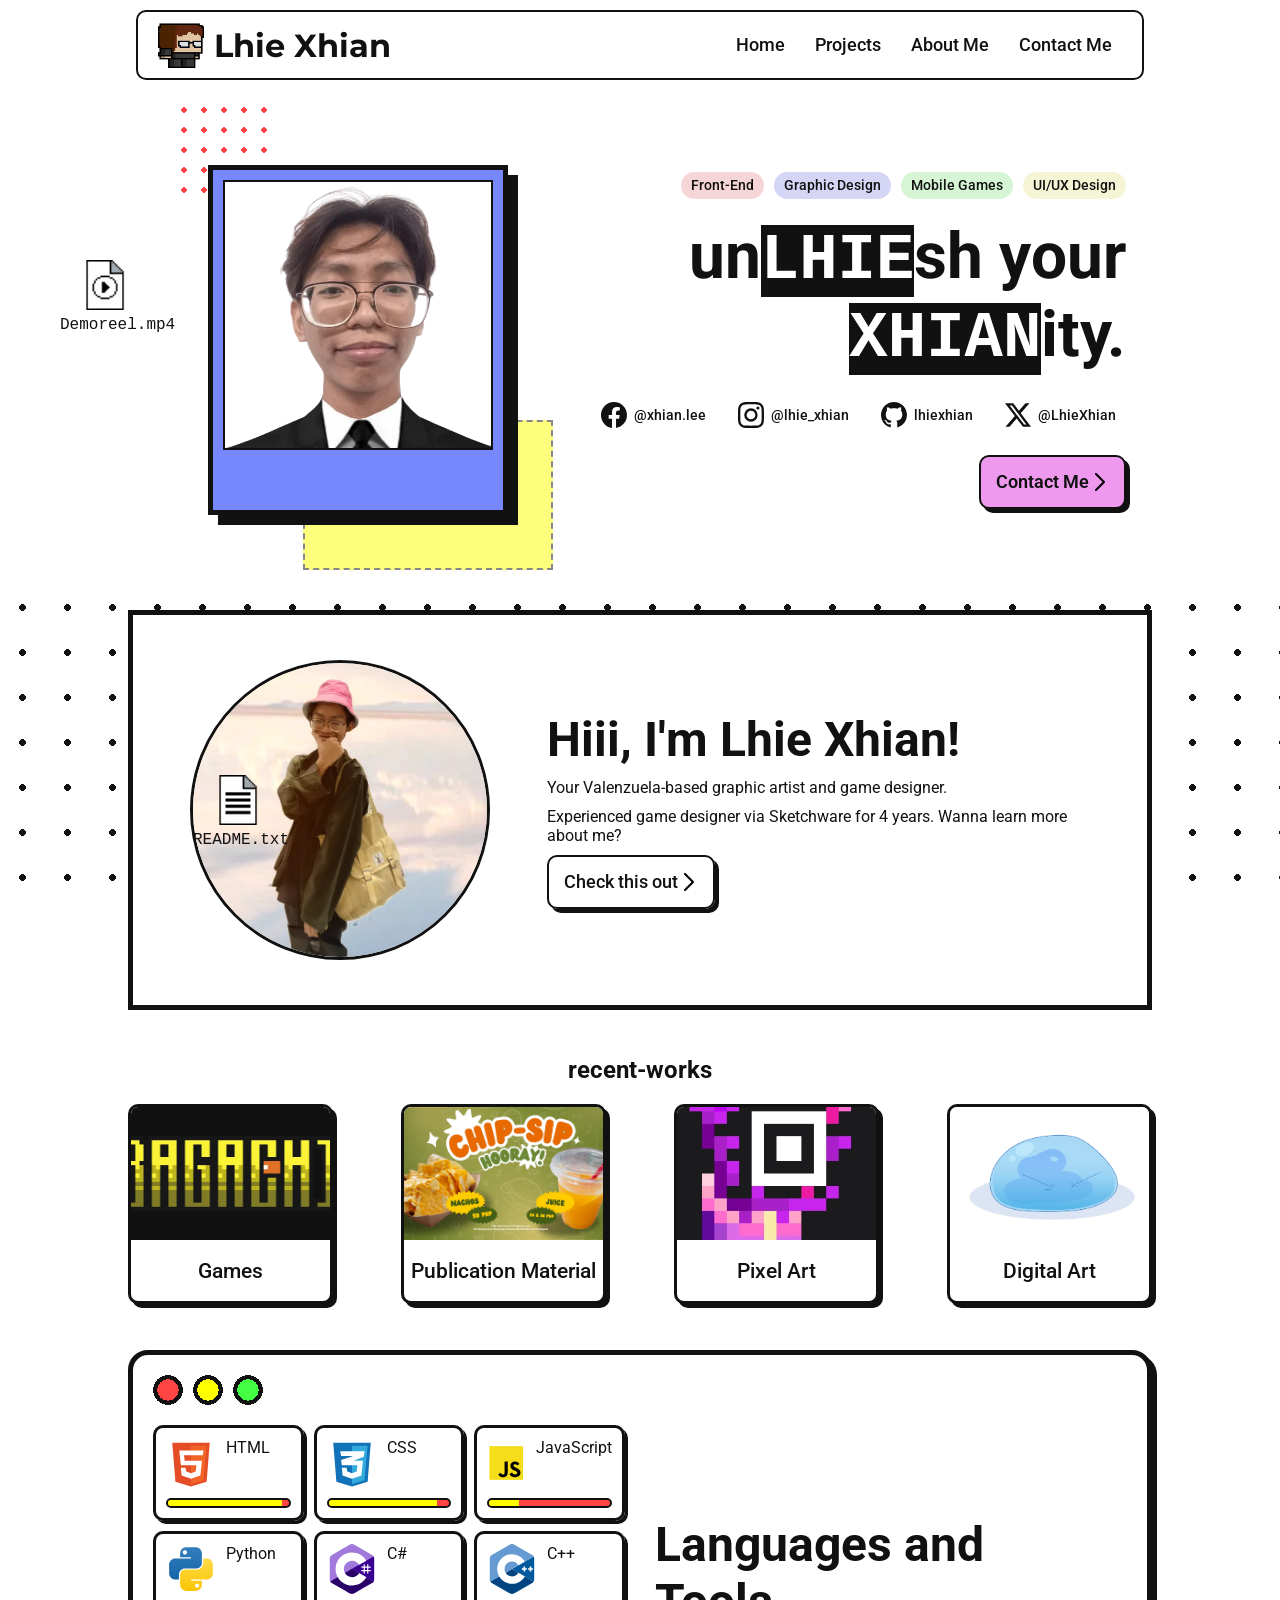
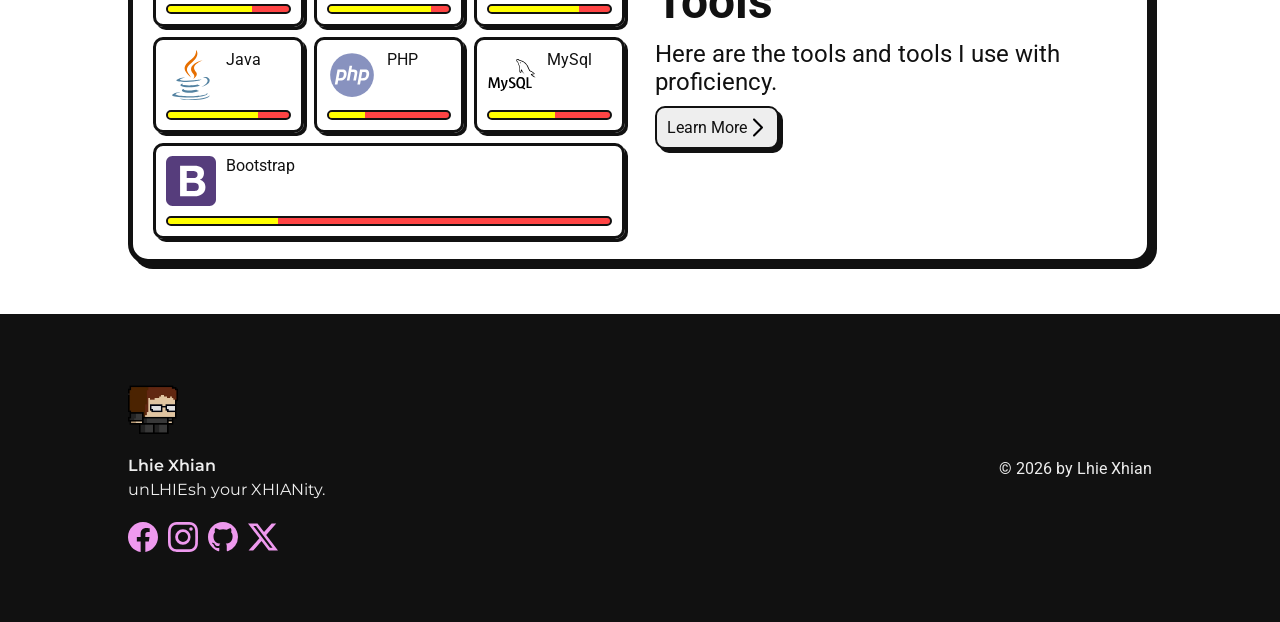
==== index.html @ 4db32263 "Add works.html for project showcase with structured sections and modal functionality" ====
<!DOCTYPE html>
<html lang="en">
<head>
    <meta charset="UTF-8">
    <meta name="viewport" content="width=device-width, initial-scale=1.0">
    <link rel="stylesheet" href="style.css">
    <script src="js/script.js"></script>
    <link rel="icon" href="images/img3.webp" type="image/webp"><link rel="preconnect" href="https://fonts.googleapis.com">
    <link rel="preconnect" href="https://fonts.gstatic.com" crossorigin>
    <link href="https://fonts.googleapis.com/css2?family=Montserrat:ital,wght@0,100..900;1,100..900&family=Roboto:ital,wght@0,100..900;1,100..900&display=swap" rel="stylesheet">
    <title>Lhie Xhian | Home</title>
</head>
<body>
    <header>
        <div class="nav">
            <div class="logo-box">
                <img src="images/img3.webp" alt="logo" class="logo">
                <h1 class="logo-text">Lhie Xhian</h1>
            </div>
            <div class="menu-box">    
                <input type="checkbox" id="menu-toggle">
                
                <label for="menu-toggle" class="menu-icon">
                    <div class="icon-lines"></div>
                    <div class="icon-lines"></div>
                    <div class="icon-lines"></div>
                </label>

                <div class="menu">
                    <div class="menubtn btn"><a href="index.html">Home</a></div>
                    <div class="menubtn btn"><a href="works.html">Projects</a></div>
                    <div class="menubtn btn"><a href="about.html">About Me</a></div>
                    <div class="menubtn btn"><a href="contact.html">Contact Me</a></div>
                </div>
            </div>
        </div>
    </header>
    <main class="home">
        <section class="hero-banner">
            <div class="hero">
                <div class="effects"></div>
                <div class="polaroid">
                    <div class="imgbox">
                        <img src="images/img2.webp" alt="Hero Image">
                    </div>
                </div>
            </div>
            <div class="cta">
                <div class="role-bar">
                    <div class="tabs" id="red"><span>Front-End</span></div>
                    <div class="tabs" id="blue"><span>Graphic Design</span></div>
                    <div class="tabs" id="green"><span>Mobile Games</span></div>
                    <div class="tabs" id="yellow"><span>UI/UX Design</span></div>
                </div>
                <h1 class="cta-text">
                    un<span>LHIE</span>sh your <span>XHIAN</span>ity.
                </h1>
                <div class="icon-box">
                    <div class="icon">
                        <a href="https://www.facebook.com/xhian.lhie" target="_blank" rel="noopener noreferrer">
                            <svg xmlns="http://www.w3.org/2000/svg" fill="currentColor" class="bi bi-facebook" viewBox="0 0 16 16">
                                <path d="M16 8.049c0-4.446-3.582-8.05-8-8.05C3.58 0-.002 3.603-.002 8.05c0 4.017 2.926 7.347 6.75 7.951v-5.625h-2.03V8.05H6.75V6.275c0-2.017 1.195-3.131 3.022-3.131.876 0 1.791.157 1.791.157v1.98h-1.009c-.993 0-1.303.621-1.303 1.258v1.51h2.218l-.354 2.326H9.25V16c3.824-.604 6.75-3.934 6.75-7.951"/>
                            </svg>
                            <span>@xhian.lee</span>
                        </a>
                    </div>
                    <div class="icon">
                        <a href="https://www.instagram.com/lhie_xhian" target="_blank" rel="noopener noreferrer">
                            <svg xmlns="http://www.w3.org/2000/svg" fill="currentColor" class="bi bi-instagram" viewBox="0 0 16 16">
                                <path d="M8 0C5.829 0 5.556.01 4.703.048 3.85.088 3.269.222 2.76.42a3.9 3.9 0 0 0-1.417.923A3.9 3.9 0 0 0 .42 2.76C.222 3.268.087 3.85.048 4.7.01 5.555 0 5.827 0 8.001c0 2.172.01 2.444.048 3.297.04.852.174 1.433.372 1.942.205.526.478.972.923 1.417.444.445.89.719 1.416.923.51.198 1.09.333 1.942.372C5.555 15.99 5.827 16 8 16s2.444-.01 3.298-.048c.851-.04 1.434-.174 1.943-.372a3.9 3.9 0 0 0 1.416-.923c.445-.445.718-.891.923-1.417.197-.509.332-1.09.372-1.942C15.99 10.445 16 10.173 16 8s-.01-2.445-.048-3.299c-.04-.851-.175-1.433-.372-1.941a3.9 3.9 0 0 0-.923-1.417A3.9 3.9 0 0 0 13.24.42c-.51-.198-1.092-.333-1.943-.372C10.443.01 10.172 0 7.998 0zm-.717 1.442h.718c2.136 0 2.389.007 3.232.046.78.035 1.204.166 1.486.275.373.145.64.319.92.599s.453.546.598.92c.11.281.24.705.275 1.485.039.843.047 1.096.047 3.231s-.008 2.389-.047 3.232c-.035.78-.166 1.203-.275 1.485a2.5 2.5 0 0 1-.599.919c-.28.28-.546.453-.92.598-.28.11-.704.24-1.485.276-.843.038-1.096.047-3.232.047s-2.39-.009-3.233-.047c-.78-.036-1.203-.166-1.485-.276a2.5 2.5 0 0 1-.92-.598 2.5 2.5 0 0 1-.6-.92c-.109-.281-.24-.705-.275-1.485-.038-.843-.046-1.096-.046-3.233s.008-2.388.046-3.231c.036-.78.166-1.204.276-1.486.145-.373.319-.64.599-.92s.546-.453.92-.598c.282-.11.705-.24 1.485-.276.738-.034 1.024-.044 2.515-.045zm4.988 1.328a.96.96 0 1 0 0 1.92.96.96 0 0 0 0-1.92m-4.27 1.122a4.109 4.109 0 1 0 0 8.217 4.109 4.109 0 0 0 0-8.217m0 1.441a2.667 2.667 0 1 1 0 5.334 2.667 2.667 0 0 1 0-5.334"/>
                            </svg>
                            <span>@lhie_xhian</span>
                        </a>
                    </div>
                    <div class="icon">
                        <a href="https://github.com/lhiexhian" target="_blank" rel="noopener noreferrer">
                            <svg xmlns="http://www.w3.org/2000/svg" fill="currentColor" class="bi bi-github" viewBox="0 0 16 16">
                                <path d="M8 0C3.58 0 0 3.58 0 8c0 3.54 2.29 6.53 5.47 7.59.4.07.55-.17.55-.38 0-.19-.01-.82-.01-1.49-2.01.37-2.53-.49-2.69-.94-.09-.23-.48-.94-.82-1.13-.28-.15-.68-.52-.01-.53.63-.01 1.08.58 1.23.82.72 1.21 1.87.87 2.33.66.07-.52.28-.87.51-1.07-1.78-.2-3.64-.89-3.64-3.95 0-.87.31-1.59.82-2.15-.08-.2-.36-1.02.08-2.12 0 0 .67-.21 2.2.82.64-.18 1.32-.27 2-.27s1.36.09 2 .27c1.53-1.04 2.2-.82 2.2-.82.44 1.1.16 1.92.08 2.12.51.56.82 1.27.82 2.15 0 3.07-1.87 3.75-3.65 3.95.29.25.54.73.54 1.48 0 1.07-.01 1.93-.01 2.2 0 .21.15.46.55.38A8.01 8.01 0 0 0 16 8c0-4.42-3.58-8-8-8"/>
                            </svg>
                            <span>lhiexhian</span>
                        </a>
                    </div>
                    <div class="icon">
                        <a href="https://twitter.com/LhieXhian" target="_blank" rel="noopener noreferrer">
                            <svg xmlns="http://www.w3.org/2000/svg" fill="currentColor" class="bi bi-twitter-x" viewBox="0 0 16 16">
                                <path d="M12.6.75h2.454l-5.36 6.142L16 15.25h-4.937l-3.867-5.07-4.425 5.07H.316l5.733-6.57L0 .75h5.063l3.495 4.633L12.601.75Zm-.86 13.028h1.36L4.323 2.145H2.865z"/>
                            </svg>
                            <span>@LhieXhian</span>
                        </a>
                    </div>
                </div>
                <div class="herobtn btn">
                    <a href="contact.html">Contact Me 
                         <svg version="1.1" id="Capa_1" xmlns="http://www.w3.org/2000/svg" xmlns:xlink="http://www.w3.org/1999/xlink" viewBox="0 0 185.343 185.343" xml:space="preserve">
                            <g>
                                <g>
                                    <path style="fill:#010002;" d="M51.707,185.343c-2.741,0-5.493-1.044-7.593-3.149c-4.194-4.194-4.194-10.981,0-15.175
                                        l74.352-74.347L44.114,18.32c-4.194-4.194-4.194-10.987,0-15.175c4.194-4.194,10.987-4.194,15.18,0l81.934,81.934
                                        c4.194,4.194,4.194,10.987,0,15.175l-81.934,81.939C57.201,184.293,54.454,185.343,51.707,185.343z"/>
                                </g>
                            </g>
                        </svg>
                    </a>
                </div>
            </div>
            <div class="container-drag">
                <textarea tabindex="-1"></textarea>
                <div class="mask"></div>
                <div class="file vid">
                    <input type="checkbox" name="file" id="demoreel-file">
                    <label for="file" >Demoreel.mp4</label>
                    <div class="filetab">
                        <video src="images/demoreel.mp4" class="demoreel" controls></video>
                    </div>
                </div>
            </div>
        </section>
        <section class="about-me">
            <div class="aboutme-grid">
                <div class="aboutme-imgbox">
                    <img src="images/img4.webp" alt="this-is-me" class="aboutme-img">
                </div>
                <div class="aboutme-contentbox">
                    <h1 class="aboutme-title">Hiii, I'm Lhie Xhian!</h1>
                    <p class="aboutme-description">Your Valenzuela-based graphic artist and game designer.</p>
                    <p class="aboutme-description">Experienced game designer via Sketchware for 4 years. Wanna learn more about me?</p>
                    <div class="aboutme-btn btn">
                        <a href="about.html">Check this out
                             <svg version="1.1" id="Capa_1" xmlns="http://www.w3.org/2000/svg" xmlns:xlink="http://www.w3.org/1999/xlink" viewBox="0 0 185.343 185.343" xml:space="preserve">
                                <g>
                                    <g>
                                        <path style="fill:#010002;" d="M51.707,185.343c-2.741,0-5.493-1.044-7.593-3.149c-4.194-4.194-4.194-10.981,0-15.175
                                            l74.352-74.347L44.114,18.32c-4.194-4.194-4.194-10.987,0-15.175c4.194-4.194,10.987-4.194,15.18,0l81.934,81.934
                                            c4.194,4.194,4.194,10.987,0,15.175l-81.934,81.939C57.201,184.293,54.454,185.343,51.707,185.343z"/>
                                    </g>
                                </g>
                            </svg>
                        </a>
                    </div>
                </div>
            </div>
            <div class="container-drag">
                <textarea tabindex="-1"></textarea>
                <div class="mask"></div>
                <div class="file txt">
                    <input type="checkbox" name="file" id="readme-file">
                    <label for="file" >README.txt</label>
                    <div class="filetab">
                        <div class="notepad">
                            <h1>README</h1>
                            <div class="note-item">
                                <h2 class="note-text">10+</h2>
                                <p class="note-desc">years of experience</p>
                            </div>
                            <div class="note-item">
                                <h2 class="note-text">7+</h2>
                                <p class="note-desc">years in UI/UX web design</p>
                            </div>
                            <div class="note-item">
                                <h2 class="note-text">3</h2>
                                <p class="note-desc">years in game development</p>
                            </div>
                            <div class="note-item">
                                <h2 class="note-text">1</h2>
                                <p class="note-desc">supportive lover</p>
                            </div>
                        </div>
                    </div>
                </div>
            </div>
        </section>
        <section class="recent">
            <h1 class="section-title">recent-works</h1>
            <div class="recent-grid">
                <div class="recent-card">
                    <a href="works.html#game">
                        <img src="images/game/game1.webp" alt="recent" class="recent-card-thumbnail">
                        <div class="recent-card-label">
                            <p class="recent-card-labeltext">Games</p>
                        </div>
                    </a>
                </div>
                <div class="recent-card">
                    <a href="works.html#pubmat">
                        <img src="images/pub/pub7.webp" alt="recent" class="recent-card-thumbnail">
                        <div class="recent-card-label">
                            <p class="recent-card-labeltext">Publication Material</p>
                        </div>
                    </a>
                </div>
                <div class="recent-card">
                    <a href="works.html#art">
                        <img src="images/art/art3.webp" alt="recent" class="recent-card-thumbnail">
                        <div class="recent-card-label">
                            <p class="recent-card-labeltext">Pixel Art</p>
                        </div>
                    </a>
                </div>
                <div class="recent-card">
                    <a href="works.html#digital">
                        <img src="images/digi/digi1.webp" alt="recent" class="recent-card-thumbnail">
                        <div class="recent-card-label">
                            <p class="recent-card-labeltext">Digital Art</p>
                        </div>
                    </a>
                </div> 
            </div>
        </section>
        <section class="skills">
            <div class="content-container">
                <div class="toolbox-container">
                    <div class="programming-lang tool-box">
                        <div class="skill-box">
                            <!-- html -->
                            <svg viewBox="0 0 32 32" fill="none" xmlns="http://www.w3.org/2000/svg">
                                <path d="M6 28L4 3H28L26 28L16 31L6 28Z" fill="#E44D26"/>
                                <path d="M26 5H16V29.5L24 27L26 5Z" fill="#F16529"/>
                                <path d="M9.5 17.5L8.5 8H24L23.5 11H11.5L12 14.5H23L22 24L16 26L10 24L9.5 19H12.5L13 21.5L16 22.5L19 21.5L19.5 17.5H9.5Z" fill="white"/>
                            </svg>
                            <span class="skillname">HTML</span>
                            <div class="proficiency"></div>
                        </div>
                        <div class="skill-box">
                            <!-- css -->
                            <svg viewBox="0 0 32 32" fill="none" xmlns="http://www.w3.org/2000/svg">
                                <path d="M6 28L4 3H28L26 28L16 31L6 28Z" fill="#1172B8"/>
                                <path d="M26 5H16V29.5L24 27L26 5Z" fill="#33AADD"/>
                                <path d="M19.5 17.5H9.5L9 14L17 11.5H9L8.5 8.5H24L23.5 12L17 14.5H23L22 24L16 26L10 24L9.5 19H12.5L13 21.5L16 22.5L19 21.5L19.5 17.5Z" fill="white"/>
                            </svg>
                            <span class="skillname">CSS</span>
                            <div class="proficiency"></div>
                        </div>
                        <div class="skill-box">
                            <!-- js -->
                            <svg viewBox="0 0 32 32" xmlns="http://www.w3.org/2000/svg">
                                <rect x="2" y="2" width="28" height="28" style="fill:#f5de19"/>
                                <path d="M20.809,23.875a2.866,2.866,0,0,0,2.6,1.6c1.09,0,1.787-.545,1.787-1.3,0-.9-.716-1.222-1.916-1.747l-.658-.282c-1.9-.809-3.16-1.822-3.16-3.964,0-1.973,1.5-3.476,3.853-3.476a3.889,3.889,0,0,1,3.742,2.107L25,18.128A1.789,1.789,0,0,0,23.311,17a1.145,1.145,0,0,0-1.259,1.128c0,.789.489,1.109,1.618,1.6l.658.282c2.236.959,3.5,1.936,3.5,4.133,0,2.369-1.861,3.667-4.36,3.667a5.055,5.055,0,0,1-4.795-2.691Zm-9.295.228c.413.733.789,1.353,1.693,1.353.864,0,1.41-.338,1.41-1.653V14.856h2.631v8.982c0,2.724-1.6,3.964-3.929,3.964a4.085,4.085,0,0,1-3.947-2.4Z"/>
                            </svg>
                            <span class="skillname">JavaScript</span>
                            <div class="proficiency"></div>
                        </div>
                        <div class="skill-box">
                            <!-- python -->
                            <svg viewBox="0 0 32 32" fill="none" xmlns="http://www.w3.org/2000/svg">
                                <path fill-rule="evenodd" clip-rule="evenodd" d="M13.0164 2C10.8193 2 9.03825 3.72453 9.03825 5.85185V8.51852H15.9235V9.25926H5.97814C3.78107 9.25926 2 10.9838 2 13.1111L2 18.8889C2 21.0162 3.78107 22.7407 5.97814 22.7407H8.27322V19.4815C8.27322 17.3542 10.0543 15.6296 12.2514 15.6296H19.5956C21.4547 15.6296 22.9617 14.1704 22.9617 12.3704V5.85185C22.9617 3.72453 21.1807 2 18.9836 2H13.0164ZM12.0984 6.74074C12.8589 6.74074 13.4754 6.14378 13.4754 5.40741C13.4754 4.67103 12.8589 4.07407 12.0984 4.07407C11.3378 4.07407 10.7213 4.67103 10.7213 5.40741C10.7213 6.14378 11.3378 6.74074 12.0984 6.74074Z" fill="url(#paint0_linear_87_8204)"/>
                                <path fill-rule="evenodd" clip-rule="evenodd" d="M18.9834 30C21.1805 30 22.9616 28.2755 22.9616 26.1482V23.4815L16.0763 23.4815L16.0763 22.7408L26.0217 22.7408C28.2188 22.7408 29.9998 21.0162 29.9998 18.8889V13.1111C29.9998 10.9838 28.2188 9.25928 26.0217 9.25928L23.7266 9.25928V12.5185C23.7266 14.6459 21.9455 16.3704 19.7485 16.3704L12.4042 16.3704C10.5451 16.3704 9.03809 17.8296 9.03809 19.6296L9.03809 26.1482C9.03809 28.2755 10.8192 30 13.0162 30H18.9834ZM19.9015 25.2593C19.1409 25.2593 18.5244 25.8562 18.5244 26.5926C18.5244 27.329 19.1409 27.9259 19.9015 27.9259C20.662 27.9259 21.2785 27.329 21.2785 26.5926C21.2785 25.8562 20.662 25.2593 19.9015 25.2593Z" fill="url(#paint1_linear_87_8204)"/>
                                <defs>
                                    <linearGradient id="paint0_linear_87_8204" x1="12.4809" y1="2" x2="12.4809" y2="22.7407" gradientUnits="userSpaceOnUse">
                                        <stop stop-color="#327EBD"/>
                                        <stop offset="1" stop-color="#1565A7"/>
                                    </linearGradient>
                                    <linearGradient id="paint1_linear_87_8204" x1="19.519" y1="9.25928" x2="19.519" y2="30" gradientUnits="userSpaceOnUse">
                                        <stop stop-color="#FFDA4B"/>
                                        <stop offset="1" stop-color="#F9C600"/>
                                    </linearGradient>
                                </defs>
                            </svg>
                            <span class="skillname">Python</span>
                            <div class="proficiency"></div>
                        </div>
                        <div class="skill-box">
                            <!-- c# -->
                            <svg viewBox="0 0 256 288" xmlns="http://www.w3.org/2000/svg" version="1.1" preserveAspectRatio="xMidYMid"> -->
                                <g>
                                    <path d="M255.569,84.452376 C255.567,79.622376 254.534,75.354376 252.445,71.691376 C250.393,68.089376 247.32,65.070376 243.198,62.683376 C209.173,43.064376 175.115,23.505376 141.101,3.86637605 C131.931,-1.42762395 123.04,-1.23462395 113.938,4.13537605 C100.395,12.122376 32.59,50.969376 12.385,62.672376 C4.064,67.489376 0.015,74.861376 0.013,84.443376 C0,123.898376 0.013,163.352376 0,202.808376 C0,207.532376 0.991,211.717376 2.988,215.325376 C5.041,219.036376 8.157,222.138376 12.374,224.579376 C32.58,236.282376 100.394,275.126376 113.934,283.115376 C123.04,288.488376 131.931,288.680376 141.104,283.384376 C175.119,263.744376 209.179,244.186376 243.209,224.567376 C247.426,222.127376 250.542,219.023376 252.595,215.315376 C254.589,211.707376 255.582,207.522376 255.582,202.797376 C255.582,202.797376 255.582,123.908376 255.569,84.452376" fill="#A179DC" fill-rule="nonzero"/>
                                    <path d="M128.182,143.241376 L2.988,215.325376 C5.041,219.036376 8.157,222.138376 12.374,224.579376 C32.58,236.282376 100.394,275.126376 113.934,283.115376 C123.04,288.488376 131.931,288.680376 141.104,283.384376 C175.119,263.744376 209.179,244.186376 243.209,224.567376 C247.426,222.127376 250.542,219.023376 252.595,215.315376 L128.182,143.241376" fill="#280068" fill-rule="nonzero"/>
                                    <path d="M255.569,84.452376 C255.567,79.622376 254.534,75.354376 252.445,71.691376 L128.182,143.241376 L252.595,215.315376 C254.589,211.707376 255.58,207.522376 255.582,202.797376 C255.582,202.797376 255.582,123.908376 255.569,84.452376" fill="#390091" fill-rule="nonzero"/>
                                    <path d="M201.892326,116.294008 L201.892326,129.767692 L215.36601,129.767692 L215.36601,116.294008 L222.102852,116.294008 L222.102852,129.767692 L235.576537,129.767692 L235.576537,136.504534 L222.102852,136.504534 L222.102852,149.978218 L235.576537,149.978218 L235.576537,156.71506 L222.102852,156.71506 L222.102852,170.188744 L215.36601,170.188744 L215.36601,156.71506 L201.892326,156.71506 L201.892326,170.188744 L195.155484,170.188744 L195.155484,156.71506 L181.6818,156.71506 L181.6818,149.978218 L195.155484,149.978218 L195.155484,136.504534 L181.6818,136.504534 L181.6818,129.767692 L195.155484,129.767692 L195.155484,116.294008 L201.892326,116.294008 Z M215.36601,136.504534 L201.892326,136.504534 L201.892326,149.978218 L215.36601,149.978218 L215.36601,136.504534 Z" fill="#FFFFFF"/>
                                    <path d="M128.456752,48.625876 C163.600523,48.625876 194.283885,67.7121741 210.718562,96.0819435 L210.558192,95.808876 L169.209615,119.617159 C161.062959,105.823554 146.128136,96.5150717 128.996383,96.3233722 L128.456752,96.3203544 C102.331178,96.3203544 81.1506705,117.499743 81.1506705,143.625316 C81.1506705,152.168931 83.4284453,160.17752 87.3896469,167.094792 C95.543745,181.330045 110.872554,190.931398 128.456752,190.931398 C146.149522,190.931398 161.565636,181.208041 169.67832,166.820563 L169.481192,167.165876 L210.767678,191.083913 C194.51328,219.21347 164.25027,238.240861 129.514977,238.620102 L128.456752,238.625876 C93.2021701,238.625876 62.4315028,219.422052 46.0382398,190.902296 C38.0352471,176.979327 33.4561922,160.837907 33.4561922,143.625316 C33.4561922,91.1592636 75.9884604,48.625876 128.456752,48.625876 Z" fill="#FFFFFF" fill-rule="nonzero"/>
                                </g>
                            </svg>
                            <span class="skillname">C#</span>
                            <div class="proficiency"></div>
                        </div>
                        <div class="skill-box">
                                <!-- c++ -->
                            <svg xmlns="http://www.w3.org/2000/svg" version="1.1" id="Layer_1" viewBox="0 0 306 344.35" enable-background="new 0 0 306 344.35" >
                                <path fill="#00599C" d="M302.107,258.262c2.401-4.159,3.893-8.845,3.893-13.053V99.14c0-4.208-1.49-8.893-3.892-13.052L153,172.175  L302.107,258.262z"/>
                                <path fill="#004482" d="M166.25,341.193l126.5-73.034c3.644-2.104,6.956-5.737,9.357-9.897L153,172.175L3.893,258.263  c2.401,4.159,5.714,7.793,9.357,9.896l126.5,73.034C147.037,345.401,158.963,345.401,166.25,341.193z"/>
                                <path fill="#659AD2" d="M302.108,86.087c-2.402-4.16-5.715-7.793-9.358-9.897L166.25,3.156c-7.287-4.208-19.213-4.208-26.5,0  L13.25,76.19C5.962,80.397,0,90.725,0,99.14v146.069c0,4.208,1.491,8.894,3.893,13.053L153,172.175L302.108,86.087z"/>
                                <g>
                                    <path fill="#FFFFFF" d="M153,274.175c-56.243,0-102-45.757-102-102s45.757-102,102-102c36.292,0,70.139,19.53,88.331,50.968   l-44.143,25.544c-9.105-15.736-26.038-25.512-44.188-25.512c-28.122,0-51,22.878-51,51c0,28.121,22.878,51,51,51   c18.152,0,35.085-9.776,44.191-25.515l44.143,25.543C223.142,254.644,189.294,274.175,153,274.175z"/>
                                </g>
                                <g>
                                    <polygon fill="#FFFFFF" points="255,166.508 243.666,166.508 243.666,155.175 232.334,155.175 232.334,166.508 221,166.508    221,177.841 232.334,177.841 232.334,189.175 243.666,189.175 243.666,177.841 255,177.841  "/>
                                </g>
                                <g>
                                    <polygon fill="#FFFFFF" points="297.5,166.508 286.166,166.508 286.166,155.175 274.834,155.175 274.834,166.508 263.5,166.508    263.5,177.841 274.834,177.841 274.834,189.175 286.166,189.175 286.166,177.841 297.5,177.841  "/>
                                </g>
                            </svg>
                            <span class="skillname">C++</span>
                            <div class="proficiency"></div>
                        </div>
                        <div class="skill-box">
                            <!-- java -->
                            <svg viewBox="0 0 32 32" fill="none" xmlns="http://www.w3.org/2000/svg">
                                <path d="M16.0497 8.44062C22.6378 3.32607 19.2566 0 19.2566 0C19.7598 5.28738 13.813 6.53583 12.2189 10.1692C11.1312 12.6485 12.9638 14.8193 16.0475 17.5554C15.7749 16.9494 15.3544 16.3606 14.9288 15.7645C13.4769 13.7313 11.9645 11.6132 16.0497 8.44062Z" fill="#E76F00"/>
                                <path d="M17.1015 18.677C17.1015 18.677 19.0835 17.0779 17.5139 15.3008C12.1931 9.27186 23.3333 6.53583 23.3333 6.53583C16.5317 9.8125 17.5471 11.7574 19.2567 14.1202C21.0871 16.6538 17.1015 18.677 17.1015 18.677Z" fill="#E76F00"/>
                                <path d="M22.937 23.4456C29.0423 20.3258 26.2195 17.3278 24.2492 17.7317C23.7662 17.8305 23.5509 17.9162 23.5509 17.9162C23.5509 17.9162 23.7302 17.64 24.0726 17.5204C27.9705 16.1729 30.9682 21.4949 22.8143 23.6028C22.8143 23.6029 22.9088 23.5198 22.937 23.4456Z" fill="#5382A1"/>
                                <path d="M10.233 19.4969C6.41312 18.9953 12.3275 17.6139 12.3275 17.6139C12.3275 17.6139 10.0307 17.4616 7.20592 18.8043C3.86577 20.3932 15.4681 21.1158 21.474 19.5625C22.0984 19.1432 22.9614 18.7798 22.9614 18.7798C22.9614 18.7798 20.5037 19.2114 18.0561 19.4145C15.0612 19.6612 11.8459 19.7093 10.233 19.4969Z" fill="#5382A1"/>
                                <path d="M11.6864 22.4758C9.55624 22.2592 10.951 21.2439 10.951 21.2439C5.43898 23.0429 14.0178 25.083 21.7199 22.8682C20.9012 22.5844 20.3806 22.0653 20.3806 22.0653C16.6163 22.7781 14.441 22.7553 11.6864 22.4758Z" fill="#5382A1"/>
                                <path d="M12.6145 25.6991C10.486 25.4585 11.7295 24.7474 11.7295 24.7474C6.72594 26.1222 14.7729 28.9625 21.1433 26.2777C20.0999 25.8787 19.3528 25.4181 19.3528 25.4181C16.5111 25.9469 15.1931 25.9884 12.6145 25.6991Z" fill="#5382A1"/>
                                <path d="M25.9387 27.3388C25.9387 27.3388 26.8589 28.0844 24.9252 28.6612C21.2481 29.7566 9.62093 30.0874 6.39094 28.7049C5.22984 28.2082 7.40723 27.5189 8.09215 27.3742C8.80646 27.2219 9.21466 27.2503 9.21466 27.2503C7.9234 26.3558 0.868489 29.0067 5.63111 29.7659C18.6195 31.8372 29.3077 28.8331 25.9387 27.3388Z" fill="#5382A1"/>
                                <path d="M28 28.9679C27.7869 31.6947 18.7877 32.2683 12.9274 31.8994C9.10432 31.6583 8.33812 31.0558 8.32691 31.047C11.9859 31.6402 18.1549 31.7482 23.1568 30.8225C27.5903 30.0016 28 28.9679 28 28.9679Z" fill="#5382A1"/>
                            </svg>
                            <span class="skillname">Java</span>
                            <div class="proficiency"></div>
                        </div>
                        <div class="skill-box">
                            <!-- php -->
                            <svg viewBox="0 0 32 32" fill="none" xmlns="http://www.w3.org/2000/svg">
                                <circle cx="16" cy="16" r="14" fill="#8892BF"/>
                                <path d="M14.4392 10H16.1192L15.6444 12.5242H17.154C17.9819 12.5419 18.5986 12.7269 19.0045 13.0793C19.4184 13.4316 19.5402 14.1014 19.3698 15.0881L18.5541 19.4889H16.8497L17.6288 15.2863C17.7099 14.8457 17.6856 14.533 17.5558 14.348C17.426 14.163 17.146 14.0705 16.7158 14.0705L15.3644 14.0573L14.3661 19.4889H12.6861L14.4392 10Z" fill="white"/>
                                <path fill-rule="evenodd" clip-rule="evenodd" d="M6.74092 12.5243H10.0036C10.9612 12.533 11.6552 12.8327 12.0854 13.4229C12.5156 14.0132 12.6576 14.8193 12.5115 15.8414C12.4548 16.3085 12.3289 16.7665 12.1341 17.2159C11.9474 17.6652 11.6878 18.0704 11.355 18.4317C10.9491 18.8898 10.5149 19.1805 10.0523 19.304C9.58969 19.4274 9.11076 19.489 8.61575 19.489H7.15484L6.69222 22H5L6.74092 12.5243ZM7.43485 17.9956L8.16287 14.0441H8.40879C8.49815 14.0441 8.5914 14.0396 8.6888 14.0309C9.33817 14.0221 9.87774 14.0882 10.308 14.2291C10.7462 14.37 10.8923 14.9031 10.7462 15.8282C10.5678 16.9296 10.2186 17.5727 9.69926 17.7577C9.1799 17.934 8.53053 18.0176 7.75138 18.0088H7.58094C7.53224 18.0088 7.48355 18.0043 7.43485 17.9956Z" fill="white"/>
                                <path fill-rule="evenodd" clip-rule="evenodd" d="M24.4365 12.5243H21.1738L19.4329 22H21.1251L21.5878 19.489H23.0487C23.5437 19.489 24.0226 19.4274 24.4852 19.304C24.9479 19.1805 25.382 18.8898 25.7879 18.4317C26.1207 18.0704 26.3803 17.6652 26.567 17.2159C26.7618 16.7665 26.8877 16.3085 26.9444 15.8414C27.0905 14.8193 26.9486 14.0132 26.5183 13.4229C26.0881 12.8327 25.3942 12.533 24.4365 12.5243ZM22.5958 14.0441L21.8678 17.9956C21.9165 18.0043 21.9652 18.0088 22.0139 18.0088H22.1843C22.9635 18.0176 23.6128 17.934 24.1322 17.7577C24.6515 17.5727 25.0007 16.9296 25.1792 15.8282C25.3253 14.9031 25.1792 14.37 24.7409 14.2291C24.3107 14.0882 23.7711 14.0221 23.1217 14.0309C23.0243 14.0396 22.9311 14.0441 22.8417 14.0441H22.5958Z" fill="white"/>
                            </svg>
                            <span class="skillname">PHP</span>
                            <div class="proficiency"></div>
                        </div>
                        <div class="skill-box">
                            <!-- mysql -->
                            <svg fill="#000000" viewBox="0 0 32 32" version="1.1" xmlns="http://www.w3.org/2000/svg">
                                <path d="M30.026 15.139c-0.082-0.006-0.177-0.010-0.273-0.010-0.484 0-0.947 0.090-1.373 0.254l0.026-0.009c-0.125 0.050-0.325 0.050-0.342 0.209 0.069 0.066 0.079 0.175 0.137 0.267 0.117 0.198 0.261 0.366 0.429 0.506l0.003 0.003c0.175 0.137 0.35 0.27 0.534 0.387 0.325 0.2 0.694 0.319 1.012 0.52 0.181 0.117 0.366 0.266 0.55 0.391 0.091 0.062 0.15 0.175 0.267 0.215v-0.025c-0.057-0.075-0.075-0.184-0.131-0.267-0.084-0.084-0.167-0.159-0.25-0.241-0.248-0.325-0.535-0.603-0.857-0.835l-0.012-0.008c-0.267-0.182-0.852-0.437-0.962-0.744l-0.016-0.018c0.218-0.031 0.412-0.077 0.599-0.139l-0.024 0.007c0.284-0.075 0.544-0.059 0.837-0.132 0.132-0.034 0.266-0.075 0.4-0.117v-0.075c-0.15-0.15-0.262-0.354-0.417-0.494-0.409-0.36-0.86-0.698-1.335-1.002l-0.045-0.027c-0.262-0.167-0.595-0.275-0.871-0.417-0.1-0.050-0.267-0.075-0.325-0.159-0.13-0.185-0.245-0.397-0.336-0.621l-0.008-0.022q-0.368-0.714-0.684-1.453c-0.144-0.383-0.287-0.697-0.448-1.001l0.023 0.047c-0.786-1.319-1.881-2.379-3.188-3.102l-0.043-0.022c-0.309-0.153-0.668-0.272-1.045-0.339l-0.025-0.004c-0.209-0.010-0.417-0.025-0.625-0.034-0.146-0.094-0.272-0.19-0.39-0.296l0.003 0.003c-0.475-0.3-1.704-0.95-2.054-0.090-0.225 0.542 0.334 1.077 0.527 1.352 0.154 0.183 0.294 0.388 0.415 0.605l0.010 0.020c0.059 0.145 0.075 0.294 0.134 0.445 0.145 0.452 0.292 0.823 0.459 1.182l-0.026-0.062c0.099 0.199 0.202 0.368 0.317 0.528l-0.008-0.012c0.067 0.091 0.182 0.134 0.209 0.284-0.086 0.181-0.153 0.391-0.19 0.61l-0.002 0.014c-0.108 0.332-0.171 0.715-0.171 1.112 0 0.621 0.153 1.206 0.423 1.72l-0.010-0.020c0.134 0.207 0.452 0.667 0.878 0.491 0.375-0.15 0.292-0.625 0.4-1.043 0.025-0.1 0.009-0.166 0.060-0.234v0.019c0.117 0.235 0.235 0.459 0.342 0.694 0.302 0.435 0.661 0.805 1.071 1.11l0.013 0.009c0.2 0.15 0.359 0.41 0.609 0.502v-0.025h-0.019c-0.057-0.062-0.12-0.117-0.189-0.164l-0.004-0.002c-0.155-0.152-0.299-0.316-0.429-0.489l-0.008-0.011c-0.326-0.44-0.636-0.938-0.905-1.461l-0.029-0.061c-0.137-0.262-0.252-0.545-0.362-0.804-0.050-0.1-0.050-0.25-0.134-0.3-0.148 0.166-0.281 0.351-0.392 0.55l-0.008 0.016c-0.128 0.373-0.212 0.804-0.234 1.251l-0 0.011c-0.034 0.009-0.017 0-0.034 0.018-0.267-0.065-0.359-0.342-0.459-0.575-0.136-0.366-0.215-0.79-0.215-1.231 0-0.356 0.051-0.7 0.147-1.025l-0.006 0.026c0.059-0.175 0.309-0.727 0.209-0.895-0.052-0.159-0.217-0.25-0.309-0.379-0.109-0.154-0.209-0.329-0.292-0.514l-0.008-0.020c-0.2-0.467-0.3-0.985-0.517-1.452-0.131-0.244-0.269-0.454-0.424-0.65l0.007 0.009c-0.165-0.191-0.317-0.404-0.449-0.63l-0.011-0.020c-0.041-0.091-0.1-0.242-0.034-0.342 0.012-0.058 0.058-0.103 0.117-0.112l0.001-0c0.11-0.090 0.419 0.027 0.527 0.077 0.317 0.12 0.59 0.261 0.843 0.427l-0.016-0.010c0.117 0.082 0.244 0.241 0.394 0.282h0.175c0.267 0.059 0.569 0.018 0.819 0.091 0.459 0.155 0.856 0.349 1.223 0.587l-0.021-0.013c1.104 0.713 1.988 1.677 2.586 2.816l0.020 0.041c0.1 0.192 0.144 0.369 0.235 0.569 0.175 0.412 0.391 0.829 0.569 1.227 0.169 0.428 0.369 0.798 0.607 1.139l-0.012-0.018c0.125 0.175 0.627 0.266 0.852 0.357 0.237 0.083 0.427 0.162 0.611 0.251l-0.037-0.016c0.287 0.175 0.567 0.375 0.837 0.567 0.137 0.095 0.554 0.304 0.579 0.472zM18.302 22.452c0 0.015 0.001 0.032 0.001 0.049 0 0.558-0.249 1.057-0.643 1.393l-0.003 0.002c-0.432 0.352-0.989 0.566-1.596 0.566-0.047 0-0.094-0.001-0.14-0.004l0.006 0c-0.739-0.010-1.419-0.25-1.976-0.651l0.010 0.007 0.296-0.595c0.429 0.24 0.939 0.389 1.481 0.41l0.006 0c0.027 0.002 0.058 0.003 0.090 0.003 0.332 0 0.641-0.104 0.894-0.281l-0.005 0.003c0.229-0.174 0.375-0.446 0.375-0.752 0-0.006-0-0.011-0-0.017v0.001c0-0.412-0.287-0.762-0.81-1.056-0.485-0.266-1.453-0.821-1.453-0.821-0.478-0.296-0.791-0.817-0.791-1.411 0-0.021 0-0.042 0.001-0.063l-0 0.003c-0.001-0.019-0.001-0.041-0.001-0.063 0-0.515 0.227-0.977 0.586-1.291l0.002-0.002c0.382-0.324 0.881-0.521 1.426-0.521 0.035 0 0.069 0.001 0.103 0.002l-0.005-0c0.009-0 0.020-0 0.031-0 0.639 0 1.234 0.191 1.73 0.52l-0.012-0.007-0.266 0.595c-0.391-0.176-0.847-0.282-1.327-0.287l-0.002-0c-0.024-0.002-0.051-0.003-0.079-0.003-0.28 0-0.538 0.098-0.74 0.262l0.002-0.002c-0.189 0.157-0.309 0.392-0.31 0.655v0c0 0.41 0.292 0.762 0.832 1.062 0.491 0.269 1.483 0.837 1.483 0.837 0.488 0.287 0.811 0.809 0.811 1.407 0 0.018-0 0.037-0.001 0.055l0-0.003zM20.374 22.983c-0.273-0.545-0.432-1.187-0.432-1.866 0-0.107 0.004-0.213 0.012-0.317l-0.001 0.014q0-2.611 1.587-2.612c0.026-0.002 0.057-0.003 0.089-0.003 0.475 0 0.892 0.248 1.129 0.622l0.003 0.005c0.271 0.542 0.43 1.182 0.43 1.858 0 0.104-0.004 0.207-0.011 0.309l0.001-0.014q0 2.632-1.587 2.634c-0.027 0.002-0.058 0.003-0.089 0.003-0.475 0-0.893-0.248-1.13-0.622l-0.003-0.005zM24.488 24.535l-1.27-0.625c0.116-0.097 0.22-0.199 0.316-0.309l0.003-0.003c0.513-0.692 0.821-1.563 0.821-2.505 0-0.109-0.004-0.217-0.012-0.324l0.001 0.014q0-3.43-2.693-3.432c-0.040-0.002-0.087-0.003-0.134-0.003-0.767 0-1.456 0.337-1.925 0.872l-0.002 0.003c-0.511 0.692-0.818 1.562-0.818 2.504 0 0.106 0.004 0.211 0.012 0.315l-0.001-0.014c-0.009 0.101-0.014 0.219-0.014 0.338 0 0.874 0.274 1.684 0.74 2.349l-0.009-0.013c0.449 0.478 1.086 0.776 1.791 0.776 0.066 0 0.131-0.003 0.195-0.008l-0.009 0.001c0.009 0 0.021 0 0.032 0 0.311 0 0.612-0.045 0.897-0.128l-0.022 0.006 1.656 0.965 0.45-0.777zM28.636 24.366h-3.287v-6.91h1.106v6.061h2.181zM13.235 19.268c-0.287 2.084-0.944 3.965-1.905 5.65l0.040-0.077c-0.385 0.741-1.113 1.257-1.968 1.34l-0.010 0.001c-0.259-0.014-0.5-0.076-0.719-0.177l0.012 0.005v-0.617c0.137 0.021 0.295 0.033 0.456 0.033 0.009 0 0.018-0 0.028-0h-0.001c0.016 0.001 0.034 0.001 0.052 0.001 0.289 0 0.554-0.105 0.758-0.28l-0.002 0.001c0.22-0.181 0.361-0.451 0.369-0.755l0-0.001c-0.053-0.438-0.154-0.837-0.299-1.214l0.012 0.034-1.267-3.944h1.137l0.909 2.949c0.162 0.416 0.256 0.898 0.256 1.401 0 0.001 0 0.002 0 0.002v-0c0.482-1.262 0.848-2.734 1.034-4.261l0.009-0.092zM8.215 24.366h-1.158q-0.049-2.761-0.337-5.511h-0.010l-1.762 5.511h-0.881l-1.75-5.511h-0.012q-0.205 2.751-0.244 5.511h-1.056q0.103-3.685 0.512-6.911h1.437l1.668 5.079h0.010l1.683-5.079h1.368q0.454 3.777 0.535 6.911zM21.505 7.879c-0.002 0-0.005-0-0.008-0-0.119 0-0.234 0.015-0.344 0.043l0.010-0.002v0.016h0.017c0.086 0.128 0.174 0.239 0.269 0.343l-0.002-0.002c0.067 0.134 0.125 0.267 0.192 0.4l0.017-0.019c0.109-0.086 0.178-0.218 0.178-0.366 0-0.018-0.001-0.035-0.003-0.053l0 0.002c-0.050-0.059-0.057-0.117-0.1-0.175-0.050-0.084-0.157-0.125-0.225-0.191z"></path>
                            </svg>
                            <span class="skillname">MySql</span>
                            <div class="proficiency"></div>
                        </div>
                        <div class="skill-box">
                            <!-- bootstrap -->
                            <svg viewBox="0 0 256 256" version="1.1" xmlns="http://www.w3.org/2000/svg" xmlns:xlink="http://www.w3.org/1999/xlink" preserveAspectRatio="xMidYMid">
                                <g>
                                    <path d="M0,222.991225 C0,241.223474 14.7785318,256 33.0087747,256 L222.991225,256 C241.223474,256 256,241.221468 256,222.991225 L256,33.0087747 C256,14.7765263 241.221468,0 222.991225,0 L33.0087747,0 C14.7765263,0 0,14.7785318 0,33.0087747 L0,222.991225 Z" fill="#563D7C"></path>
                                    <path d="M106.157563,113.238095 L106.157563,76.9845938 L138.069328,76.9845938 C141.108559,76.9845938 144.039202,77.2378593 146.861345,77.7443978 C149.683488,78.2509362 152.179961,79.1554557 154.35084,80.4579832 C156.52172,81.7605107 158.258397,83.5695496 159.560924,85.8851541 C160.863452,88.2007585 161.514706,91.1675823 161.514706,94.7857143 C161.514706,101.298352 159.560944,106.001853 155.653361,108.896359 C151.745779,111.790864 146.752832,113.238095 140.67437,113.238095 L106.157563,113.238095 L106.157563,113.238095 Z M72.07493,50.5 L72.07493,205.5 L147.186975,205.5 C154.133788,205.5 160.899594,204.631661 167.484594,202.894958 C174.069594,201.158255 179.93088,198.480877 185.068627,194.862745 C190.206375,191.244613 194.294803,186.577293 197.334034,180.860644 C200.373264,175.143996 201.892857,168.37819 201.892857,160.563025 C201.892857,150.866431 199.541107,142.581033 194.837535,135.706583 C190.133963,128.832132 183.00635,124.020088 173.454482,121.270308 C180.401295,117.941627 185.647508,113.672295 189.193277,108.462185 C192.739047,103.252075 194.511905,96.7395349 194.511905,88.9243697 C194.511905,81.6881057 193.317939,75.6097352 190.929972,70.6890756 C188.542005,65.7684161 185.177193,61.8247114 180.835434,58.8578431 C176.493676,55.8909749 171.283644,53.756309 165.205182,52.4537815 C159.12672,51.151254 152.397096,50.5 145.016106,50.5 L72.07493,50.5 L72.07493,50.5 Z M106.157563,179.015406 L106.157563,136.466387 L143.279412,136.466387 C150.660401,136.466387 156.594049,138.166883 161.080532,141.567927 C165.567016,144.968971 167.810224,150.649353 167.810224,158.609244 C167.810224,162.661552 167.122789,165.990183 165.747899,168.595238 C164.373009,171.200293 162.527789,173.262597 160.212185,174.782213 C157.89658,176.301828 155.219203,177.387252 152.179972,178.038515 C149.140741,178.689779 145.956833,179.015406 142.628151,179.015406 L106.157563,179.015406 L106.157563,179.015406 Z" fill="#FFFFFF"></path>
                                </g>
                            </svg>
                            <span class="skillname">Bootstrap</span>
                            <div class="proficiency"></div>
                        </div>
                    </div>
                </div>
                <div class="description-box">
                    <h1 class="description-title">Languages and Tools</h1>
                    <p class="description-text">Here are the tools and tools I use with proficiency.</p>
                    <div class="learn-morebtn btn">Learn More
                        <svg version="1.1" id="Capa_1" xmlns="http://www.w3.org/2000/svg" xmlns:xlink="http://www.w3.org/1999/xlink"  viewBox="0 0 185.343 185.343" xml:space="preserve">
                            <g>
                                <g>
                                    <path style="fill:#010002;" d="M51.707,185.343c-2.741,0-5.493-1.044-7.593-3.149c-4.194-4.194-4.194-10.981,0-15.175
                                        l74.352-74.347L44.114,18.32c-4.194-4.194-4.194-10.987,0-15.175c4.194-4.194,10.987-4.194,15.18,0l81.934,81.934
                                        c4.194,4.194,4.194,10.987,0,15.175l-81.934,81.939C57.201,184.293,54.454,185.343,51.707,185.343z"/>
                                </g>
                            </g>
                        </svg>
                    </div>
                </div>
            </div>
        </section>
    </main>
    <footer>
        <div class="footer-box">
            <img src="images/img3.webp" alt="logo" class="logo">
            <p class="logo-text">Lhie Xhian</p>
            <p class="logo-text">unLHIEsh your XHIANity.</p>
            <div class="icon-box">
                    <svg xmlns="http://www.w3.org/2000/svg" fill="currentColor" class="bi bi-facebook" viewBox="0 0 16 16">
                        <path d="M16 8.049c0-4.446-3.582-8.05-8-8.05C3.58 0-.002 3.603-.002 8.05c0 4.017 2.926 7.347 6.75 7.951v-5.625h-2.03V8.05H6.75V6.275c0-2.017 1.195-3.131 3.022-3.131.876 0 1.791.157 1.791.157v1.98h-1.009c-.993 0-1.303.621-1.303 1.258v1.51h2.218l-.354 2.326H9.25V16c3.824-.604 6.75-3.934 6.75-7.951"/>
                    </svg>
                    <svg xmlns="http://www.w3.org/2000/svg" fill="currentColor" class="bi bi-instagram" viewBox="0 0 16 16">
                        <path d="M8 0C5.829 0 5.556.01 4.703.048 3.85.088 3.269.222 2.76.42a3.9 3.9 0 0 0-1.417.923A3.9 3.9 0 0 0 .42 2.76C.222 3.268.087 3.85.048 4.7.01 5.555 0 5.827 0 8.001c0 2.172.01 2.444.048 3.297.04.852.174 1.433.372 1.942.205.526.478.972.923 1.417.444.445.89.719 1.416.923.51.198 1.09.333 1.942.372C5.555 15.99 5.827 16 8 16s2.444-.01 3.298-.048c.851-.04 1.434-.174 1.943-.372a3.9 3.9 0 0 0 1.416-.923c.445-.445.718-.891.923-1.417.197-.509.332-1.09.372-1.942C15.99 10.445 16 10.173 16 8s-.01-2.445-.048-3.299c-.04-.851-.175-1.433-.372-1.941a3.9 3.9 0 0 0-.923-1.417A3.9 3.9 0 0 0 13.24.42c-.51-.198-1.092-.333-1.943-.372C10.443.01 10.172 0 7.998 0zm-.717 1.442h.718c2.136 0 2.389.007 3.232.046.78.035 1.204.166 1.486.275.373.145.64.319.92.599s.453.546.598.92c.11.281.24.705.275 1.485.039.843.047 1.096.047 3.231s-.008 2.389-.047 3.232c-.035.78-.166 1.203-.275 1.485a2.5 2.5 0 0 1-.599.919c-.28.28-.546.453-.92.598-.28.11-.704.24-1.485.276-.843.038-1.096.047-3.232.047s-2.39-.009-3.233-.047c-.78-.036-1.203-.166-1.485-.276a2.5 2.5 0 0 1-.92-.598 2.5 2.5 0 0 1-.6-.92c-.109-.281-.24-.705-.275-1.485-.038-.843-.046-1.096-.046-3.233s.008-2.388.046-3.231c.036-.78.166-1.204.276-1.486.145-.373.319-.64.599-.92s.546-.453.92-.598c.282-.11.705-.24 1.485-.276.738-.034 1.024-.044 2.515-.045zm4.988 1.328a.96.96 0 1 0 0 1.92.96.96 0 0 0 0-1.92m-4.27 1.122a4.109 4.109 0 1 0 0 8.217 4.109 4.109 0 0 0 0-8.217m0 1.441a2.667 2.667 0 1 1 0 5.334 2.667 2.667 0 0 1 0-5.334"/>
                    </svg>
                    <svg xmlns="http://www.w3.org/2000/svg" fill="currentColor" class="bi bi-github" viewBox="0 0 16 16">
                        <path d="M8 0C3.58 0 0 3.58 0 8c0 3.54 2.29 6.53 5.47 7.59.4.07.55-.17.55-.38 0-.19-.01-.82-.01-1.49-2.01.37-2.53-.49-2.69-.94-.09-.23-.48-.94-.82-1.13-.28-.15-.68-.52-.01-.53.63-.01 1.08.58 1.23.82.72 1.21 1.87.87 2.33.66.07-.52.28-.87.51-1.07-1.78-.2-3.64-.89-3.64-3.95 0-.87.31-1.59.82-2.15-.08-.2-.36-1.02.08-2.12 0 0 .67-.21 2.2.82.64-.18 1.32-.27 2-.27s1.36.09 2 .27c1.53-1.04 2.2-.82 2.2-.82.44 1.1.16 1.92.08 2.12.51.56.82 1.27.82 2.15 0 3.07-1.87 3.75-3.65 3.95.29.25.54.73.54 1.48 0 1.07-.01 1.93-.01 2.2 0 .21.15.46.55.38A8.01 8.01 0 0 0 16 8c0-4.42-3.58-8-8-8"/>
                    </svg>
                    <svg xmlns="http://www.w3.org/2000/svg" fill="currentColor" class="bi bi-twitter-x" viewBox="0 0 16 16">
                        <path d="M12.6.75h2.454l-5.36 6.142L16 15.25h-4.937l-3.867-5.07-4.425 5.07H.316l5.733-6.57L0 .75h5.063l3.495 4.633L12.601.75Zm-.86 13.028h1.36L4.323 2.145H2.865z"/>
                    </svg>
            </div>
        </div>
        <div class="copyright">
            <p>&copy; 2026 by Lhie Xhian</p>
        </div>
    </footer>
</body>
</html>
---- style.css ----
* {
    margin: 0;
    padding: 0;
    /* border: 1px solid green;     */
    font-family: 'Roboto', sans-serif;
    box-sizing: border-box;
    cursor: var(--def-cursor);
}

a {
    cursor: var(--pointer);
    display: flex;
    flex-direction: row;
    align-items: center;
    width: 100%;

}
#Capa_1 {
    height: 100%;
    width: 20px;
    padding-left: 2px;
}
:root {
    --default: #fff;
    --label: #111;
    --unavailable: #555;
    --base: #e9e;
    --red: #f44;
    --green: #4f4;
    --blue: #78f;
    --contrast: #ff0;
    --highlight: #eee;
    

    --pointer: url("images/cursor.png") -8 -8, pointer;
    --def-cursor: url("images/pointer.png") -8 -8, default;
}
html {
    background-color: var(--default);
    scroll-behavior: smooth;
}
header, main {
    color: var(--label);
}
header, main, footer {
    display: flex;
    flex-direction: column;
    justify-content: center;
    align-items: center;
    padding: 10px;
    gap: 20px;
}
main {
    padding: 0;
    justify-content: space-evenly;
    padding : 0 0 50px 0;
}
body {
    background: radial-gradient( var(--label), var(--label) 10%, transparent 10%);
    background-size: min(5vw, 5vh) min(5vw, 5vh);
    background-attachment: fixed;
}
header {
    position: sticky;
    top: 0;
    z-index: 99;
    background: var(--default);
}
section {
    display: flex;
    flex-direction: column;
    justify-content: center;
    align-items: center;
    min-height: 100%;
    height: 500px;
    width: 100%;
}
a {
    text-decoration: none;
    font-size: 1.1em;
    font-weight: 500;
    color: var(--label);
}
.btn {
    cursor: var(--pointer);
    padding: 10px;
    border-radius: 10px;
    width: fit-content;
    text-align: center;
    display: flex;
    flex-direction: row;
    justify-content: center;
    align-items: center;
    box-shadow: 4px 4px 0px var(--label);
    border: 2px solid var(--label);
    transition: .3s cubic-bezier(0.165, 0.84, 0.44, 1);
}
.btn:hover {
    cursor: var(--pointer);
    background-color: var(--contrast) !important;
    box-shadow: 5px 5px 0px var(--label);
    transform: translate(2px, -4px);
}
.nav {
    min-width: 80%;
    height: 70px;
    padding: 10px 20px;
    display: flex;
    flex-direction: row;
    align-items: center;
    justify-content: space-between;
    box-sizing: border-box;
    border-radius: 10px;
    background-color: var(--default);
    border: 2px solid var(--label);
}
.logo-box {
    display: flex;
    flex-direction: row;
    align-items: center;
    gap: 10px;
    height: 100%;
    width: auto;
}
.logo {
    height: 100%;
    width: auto;
    aspect-ratio: 1;
}
.logo-text {
    font-family: 'Montserrat', 'Roboto', sans-serif;
}
.menu {
    display: flex;
    flex-direction: row;
    gap: 10px;
}
.menubtn {
    background-color: transparent;
    border: none !important;
    box-shadow: none !important;
}
.menubtn:hover {
    border: 2px solid var(--label) !important;
    box-shadow: 5px 5px 0px var(--label) !important;
    transform: translate(0px, -4px) !important;
}
.menu-box {
    display: flex;
    flex-direction: row;
}
#menu-id {
    display: none;
}
.menu-icon {
    width: 50px;
    height: 50px;
    padding: 10px;
    background-color: var(--label);
    border-radius: 10px;

    display: none;
    flex-direction: column;
    justify-content: space-evenly;
    align-items: center;

    box-sizing: border-box;
}
.icon-lines {
    width: 100%;
    height: 3px;
    border-radius: 10px;
    background-color: var(--default);
}
.hero-banner {
    display: flex;
    flex-direction:  row;
    justify-content: space-around;
    align-items: center;
    padding: 0 10%;
    min-height: 100%;
    height: 500px;
    width: 100%;
    background-color: var(--default);

    
}
.hero {
    width: 40%;
    height: 100%;
    display: flex;
    flex-direction: column;
    justify-content: center;
    align-items: center;
    position: relative;
    transition: .3s ease-in-out;
    overflow: visible;
}
.hero::before {
    content: '';
    display: block;
    position: absolute;
    width: 100px;
    height: 100px;
    background: radial-gradient(var(--red), var(--red) 20%, transparent 20%);
    background-size: 20px 20px;
    top: 10px;
    left: 20px;
    z-index: 1;
    transform: scale(1) rotate(0deg);
    transition: .3s ease-in-out;
}
.effects {
    content: '';
    display: block;
    position: absolute;
    width: 250px;
    height: 150px;
    border: 2px dashed var(--label);
    background-color: var(--contrast);
    opacity: 0.5;
    bottom: 20px;
    right: 10px;
    transform: scale(1) rotate(0deg);
    transition: .3s ease-in-out;
}
.hero:hover::before, .hero:hover .effects {
    transform: scale(1.1) rotate(-5deg);
    opacity: 1;
}
.polaroid {
    width: 300px;
    height: 350px;
    border: 5px solid var(--label);
    box-shadow: 10px 10px 0px var(--label);
    background-color: var(--blue);
    display: flex;
    flex-direction: column;
    justify-content: flex-start;
    padding: 10px;
    align-items: center;
    z-index: 2;
    transition: .8s cubic-bezier(0.165, 0.84, 0.44, 1);

    
    .imgbox {
        width: 270px;
        height: 270px;
        box-sizing: border-box;
        background-color: var(--default);
        aspect-ratio: 1;
        border: 2px solid var(--label);
        overflow: hidden;

        img {
            width: 100%;
            height: auto;
            object-fit: cover;
            object-position: center;
            transition: .8s cubic-bezier(0.165, 0.84, 0.44, 1);
        }
    }
}
.polaroid:hover {
    transform: translate(10px, -20px) rotate(5deg);
    box-shadow: 15px 15px 0px var(--label);

    .imgbox img {
        transform: scale(1.1) rotate(-5deg);
    }
}
.cta {
    display: flex;
    flex-direction: column;
    align-items: flex-end;
    justify-content: center;
    gap: 20px;
    height: 50%;
    width: 50%;
}
.cta-text {
    font-size: 4rem;
    text-align: right;
}
.cta-text span {
    background-color: var(--label);
    color: var(--default);
    font-family: 'Courier New', Courier, monospace;
}
.role-bar {
    display: flex;
    flex-direction: row;
    gap: 10px;
    justify-content: flex-end;

    .tabs {
        padding: 5px 10px;
        border-radius: 20px;
        color: var(--label);
        background-color: rgba(230, 150, 230, .4);
        font-size: .9em;
        font-weight: 500;
    }

    #red {
        background-color: rgba(230, 150, 150, .4);
    }
    #blue {
        background-color: rgba(150, 150, 230, .4);
    }
    #green {
        background-color: rgba(150, 230, 150, .4);
    }
    #yellow {
        background-color: rgba(230, 230, 150, .4);
    }
}
.herobtn {
    padding: 15px !important;
    display: flex !important;
    flex-direction: row !important;
    align-items: center !important;
    background-color: var(--base);
}
.herobtn a {
    font-weight: 600;
}
.direct {
    width: 10px;
    height: 10px;
    border: 3px solid var(--label);
    border-left: transparent;
    border-bottom: transparent;
    transform: rotate(45deg);
}
.about-me {
    height: 400px;
    width: 80%;
    border: 5px solid var(--label);
    position: relative;
    padding: 20px;
    gap: 10px;
    box-sizing: border-box;
    display: flex;
    flex-direction: column;
    justify-content: flex-start;
    background-color: var(--default);
}
.aboutme-grid {
    display: flex;
    flex-direction: row;
    justify-content: center;
    width: 100%;
    height: 100%;
}
.aboutme-btn {
    width: fit-content;
    display: flex;
    flex-direction: row;
    align-items: center; 
    padding: 15px !important;
}
.aboutme-imgbox {
    display: flex;
    flex-direction: column;
    justify-content: center;
    align-items: center;
    box-sizing: border-box;
    width: 50%;
    max-width: 500px;
    padding: 20px;
}
.aboutme-img {
    width: 300px;
    height: auto;
    aspect-ratio: 1;
    object-fit: cover;
    object-position: bottom;
    overflow: hidden;
    border-radius: 100%;
    border: 3px solid var(--label);
}
.aboutme-contentbox {
    display: flex;
    flex-direction: column;
    justify-content: center;
    box-sizing: border-box;
    gap: 10px;
    width: 100%;
    max-width: 600px;
    padding: 20px;
    font-size: 1rem;
}
.aboutme-title {
    font-size: 3em;
}
.recent {
    height: 300px;
    padding: 50px 0;
    gap: 20px;
}
.recent-grid {
    width: 80%;
    display: flex;
    flex-direction: row;
    justify-content: space-between;
    align-items: center;
}
.recent-card {
    width: 20%;
    height: 200px;
    display: flex;
    flex-direction: column;
    position: relative;
    font-size: 1.2em;
    font-weight: 500;
    text-align: center;
    border: 3px solid var(--label);
    border-radius: 10px;
    box-shadow: 4px 4px 0px var(--label);
    background-color: var(--default);
    overflow: hidden;

    a {
        display: flex;
        flex-direction: column;
        justify-content: center;
        align-items: center;
        height: 100%;
        width: 100%;
    }
}
.recent-card:hover > a .recent-card-label::after {
    opacity: 1;
    
}
.about .skills {
    display: flex;
    flex-direction: column;
    width: 80%;
    height: fit-content;
    padding: 50px 20px 20px 20px;
    gap: 20px;
    border: 5px solid var(--label);
    border-radius: 20px;
    box-shadow: 5px 5px 0 0 var(--label);
    background: var(--default);
    position: relative;

    

    .toolbox-container {
        display: flex;
        flex-direction: row;
        flex-wrap: wrap;
        gap: 20px;
        width: 100%;
    }

    .tool-box {
        display: flex;
        flex-direction: column;
        flex: 1 1;
        min-width: 200px;
        gap: 10px;
    }
    .skill-box {
        display: flex;
        flex-direction: row;
        gap: 10px;
        position: relative;
        padding: 10px 10px 30px 10px;
        border: 3px solid var(--label);
        border-radius: 10px;
        box-shadow: 3px 3px 0px var(--label);
        transition: .3s cubic-bezier(0.39, 0.575, 0.565, 1);
    }
    
    .skill-box:hover {
        box-shadow: 5px 5px 0px var(--label);
        transform: translate(2px, -4px) scale(1.05);

        * {
            transform: scale(1.05), translate(5px, -4px);
            font-weight: 800;
        }
    }
    .skillname {
        font-size: 1.1em;
        font-weight: 500;
        width: 100%;
        display: flex;
        flex-direction: row;
        align-items: center;
        justify-content: flex-start;
    }
    .proficiency {
        position: absolute;
        bottom: 10px;
        left: 10px;
        right: 10px;
        width: calc(100% - 20px);
        height: 10px;
        background-color: var(--base);
        border: 2px solid var(--label);
        border-radius: 5px;
        z-index: 1;
        overflow: hidden;
    }

    .proficiency::before {
        content: '';
        display: block;
        position: absolute;
        height: 100%;
        width: var(--xp);
        left: 0;
        top: 0;
        background-color: var(--contrast);
        z-index: 2;
        transition: 0.5s ease-in-out;
    }
    svg {
        display: flex;
        width: 50px;
        height: 50px;
    }
}
.home .skills {
    width: 80%;
    height: fit-content;
    padding: 70px 20px 20px 20px;
    gap: 20px;
    border: 5px solid var(--label);
    border-radius: 20px;
    box-shadow: 5px 5px 0 0 var(--label);
    background: var(--default);
    position: relative;

    .content-container {
        width: 100%;
        display: flex;
        flex-direction: row;
        height: fit-content;
    }
    .toolbox-container {
        display: flex;
        flex-direction: row;
        flex-wrap: wrap;
        gap: 20px;
        width: 100%;
    }
    .tool-label {
        width: 100%;
    }
    .tool-box {
        display: flex;
        flex-direction: row;
        flex-wrap: wrap;
        flex: 1 1;
        width: 100%;
        gap: 10px;
    }
    .skill-box {
        display: flex;
        flex-direction: row;
        gap: 10px;
        position: relative;
        flex: 1 1;
        width: 150px;
        padding: 10px 10px 30px 10px;
        border: 3px solid var(--label);
        border-radius: 10px;
        box-shadow: 3px 3px 0px var(--label);
        transition: .3s cubic-bezier(0.39, 0.575, 0.565, 1);
    }
    .skill-box:hover {
        box-shadow: 5px 5px 0px var(--label);
        transform: translate(2px, -4px) scale(1.05);
        background-color: var(--base);
        * {
            transform: scale(1.05), translate(5px, -4px);
            font-weight: 800;
        }
    }
    .proficiency {
        position: absolute;
        bottom: 10px;
        left: 10px;
        right: 10px;
        width: calc(100% - 20px);
        height: 10px;
        background-color: var(--red);
        border: 2px solid var(--label);
        border-radius: 5px;
        z-index: 1;
        overflow: hidden;
    }
    .proficiency::before {
        content: '';
        display: block;
        position: absolute;
        height: 100%;
        width: var(--xp);
        left: 0;
        top: 0;
        background-color: var(--contrast);
        z-index: 2;
        transition: 0.5s ease-in-out;
    }
    svg {
        display: flex;
        width: 50px;
        height: 50px;
    }
    .description-box {
        display: flex;
        flex-direction: column;
        justify-content: center;
        align-items: flex-start;
        padding: 30px;
        gap: 10px;
        width: 100%;

        h1 {
            font-size: 3em;
        }
        p {
            font-size: 1.5em;
        }
        .btn {
            background-color: var(--highlight);
            * {
                font-size: 2em;
            }
        }
    }
}

.skills::before {
    content: '';
    display: block;
    position: absolute;
    width: 100%;
    height: 30px;
    background: radial-gradient(var(--red), var(--red) 50%, var(--label) 50%, var(--label) 70%, transparent 70%),
                radial-gradient(var(--contrast), var(--contrast) 50%, var(--label) 50%, var(--label) 70%, transparent 70%),
                radial-gradient(var(--green), var(--green) 50%, var(--label) 50%, var(--label) 70%, transparent 70%);
    background-size: 30px 30px, 30px 30px, 30px 30px;
    background-position: 0 0, 40px 0, 80px 0;
    background-repeat: no-repeat;
    top: 20px;
    left: 20px;
    z-index: 10;
}
/* ############################################# */
/* ############################################# */
/* ############################################# */
/* ############################################# */
/* ############################################# */

.container-drag {
    width: 1%;
    height: 1%;
    position: absolute;
    top: 100px;
    left: 0px;
    display: grid;
    grid-template-rows: min-content auto 1fr;
    grid-template-columns: min-content auto 1fr;
    background-size: cover;  
    z-index: 200;
}
.about-me .container-drag {
    top: 0; 
}
textarea {
z-index: 99;
width: 100px;
height: 180px;
background-color: #e9e;
opacity: 0;
cursor: var(--def-cursor);
grid-row: 1;
grid-column: 1;
}
.mask {
grid-row: 1;
grid-column: 1;
width: 100%;
height: calc(100% - 20px);
position: relative;
&:after {
    content: '';
    position: absolute;
    height: 20px;
    left: 0;
    right: 20px;
    bottom: -20px;
    background: inherit;
}
}
.file {
position: relative;
top: -20px;
left: -20px;
grid-row: 2;
grid-column: 2;
height: 50px;
width: 50px;
box-sizing: border-box;
transition: .1s ease-in-out;
}
.vid {
background: url('images/image83.webp');
background-size: cover;
}
.txt {
background: url('images/image82.webp');
background-size: cover;
}
#demoreel-file, #readme-file {
    width: 100%;
    height: 100%;
    opacity: 0;
}
#menu-toggle {
    display: none;
}
#menu-toggle:checked ~ .menu {
    display: flex !important;
}
label {
    position: relative;
    font-family: 'Courier New', Courier, monospace;
    left: -20px;
}
.filetab {
    display: none;
    flex-direction: column;
    justify-content: center;
    align-content: center;
    width: 400px;
    height: auto;
    padding: 10px;
    background-color: var(--highlight);
    border: 2px solid var(--label);
    z-index: 999;
}
.demoreel {
    width: 100%;
    height: auto;
}
.notepad {
    width: 100%;
    height: auto;
    aspect-ratio: 3/2;
    background-color: var(--default);
    padding: 10px;
    box-sizing: border-box;
}
.note-item h1 {
    font-size: 2em;
    font-weight: 800;
}
.note-item h2 {
    font-size: 1.5em;
    font-weight: 600;
}
.note-item p {
    font-size: 1.1em;
    font-weight: 300;
}
.notepad * {
    font-family: 'Courier New', Courier, monospace;
    border-bottom: 1px solid #11111194;
    line-height: 1.5;
}
#demoreel-file:checked ~ .filetab {
    display: flex;
}
#readme-file:checked ~ .filetab {
    display: flex;
}

textarea:hover ~ .file {
transform: scale(1.1);
}


/* ############################################# */
/* ############################################# */
/* ############################################# */
/* ############################################# */
/* ############################################# */

.recent-card-label::after {
    content: 'Learn more';
    position: absolute;
    display: flex;
    align-items: center;
    font-weight: 400;
    color: var(--highlight);
    justify-content: center;
    top: 0;
    background: linear-gradient(0deg, var(--label), transparent);
    opacity: 0;
    height: auto;
    width: 100%;
    aspect-ratio: 3/2;
    z-index: 10;
}
.recent-card-thumbnail {
    width: 100%;
    height: auto;
    aspect-ratio: 3/2;
    object-position: center;
    object-fit: cover;
    position: relative;
    background: var(--label);
    z-index: 1;
}
.recent-card-label {
    display: flex;
    flex-direction: column;
    justify-content: center;
    align-items: center;
    height: 100%;
    flex: 1 1;
}
footer {
    background-color: var(--label);
    flex-direction: row;
    justify-content: space-between;
    padding: 50px 10% !important;
}
footer .footer-box {
    min-width: 200px;
    display: flex;
    flex-direction: column;
}
.footer-box .logo-text:first-of-type {
    font-weight: 600;
}
.footer-box .logo-text {
    font-size: 1em;
    line-height: 1.5;
    color: var(--highlight);
}
.footer-box .logo {
    width: 50px;
    height: auto !important;
    aspect-ratio: 1;
    margin: 20px 0;
}
.icon-box {
    display: flex;
    flex-direction: row;
    align-items: center;
    gap: 10px;
    width: fit-content;
    
    .icon a svg {
        width: auto;
        height: auto;
        width: 30px;
        height: 30px;
        color: var(--label);
        padding: 2px;
        border-radius: 2px;
    }
    a {
        display: flex;
        flex-direction: row;
        align-items: center;
        gap: 5px;
        padding: 5px 10px;
    }
    span {
        font-size: .8em;
    }
    a:hover {
        background: var(--label);
        border-radius: 5px;
    }
    a:hover * {
        color: var(--contrast);
    }
}
.footer-box .icon-box{
    margin: 20px 0;

    svg {
        height: 30px;
        width: 30px;
        color: var(--base) !important;
    }
}
.copyright {
    color: var(--highlight);
}
.works-body main {
    padding: 50px;
    box-sizing: border-box;
}
.modal {
    position: fixed;
    top: 0;
    left: 0;
    width: 100%;
    height: 100%;
    z-index: 100;
    background-color: rgba(0, 0, 0, 0.5);
    display: flex;
    justify-content: center;
    align-items: center;
    display: none;
}
.modal-header {
    display: flex;
    flex-direction: row;
    justify-content: space-between;
    gap: 20px;
    flex: 1 1;
    align-items: center;
}
.modal.active {
    display: flex;
}
.modal-content {
    background-color: var(--default);
    padding: 20px;
    border: 5px solid var(--label);
    border-radius: 10px;
    width: 80%;
    max-width: 600px;
    box-shadow: 5px 5px 0 0 var(--label);
    display: flex;
    flex-direction: column;
    gap: 20px;
}
.modal-title {
    font-size: 2em;
    font-weight: 600;
    color: var(--label);
}
.modal-image {
    width: 100%;
    object-fit: contain;
    max-height: 300px;
    background: radial-gradient(var(--label), var(--label) 50%, transparent 50%);
    background-size: 5px 5px;
    border-radius: 10px;
    border: 2px solid var(--label);
    overflow: scroll;
}
.modal-btn {
    align-self: flex-end;
    padding: 10px 20px;
    border-radius: 10px;
    color: var(--default);
    font-weight: 600;
    border: none;
    box-shadow: 4px 4px 0px var(--label);
    transition: .3s cubic-bezier(0.165, 0.84, 0.44, 1);
}
.close {
    background-color: transparent;
    color: var(--label);
    border: 2px solid var(--label);
    border-radius: 10px;
    box-shadow: 5px 5px 0px var(--label);
    padding: 2px;
    width: 50px;
    height: auto;
    aspect-ratio: 1;
    display: flex;
    justify-content: center;
    align-content: center;
    font-size: 2em;
    transition: .3s cubic-bezier(0.165, 0.84, 0.44, 1);
    
}
.close:hover {
    background-color: var(--red);
    color: var(--default);
    transform: translate(2px, -4px);
    box-shadow: 7px 7px 0px var(--label);
}
.works {
    width: 80%;
    height: fit-content;
    border: 3px solid var(--label);
    border-radius: 40px;
    background-color: var(--default);
    box-shadow: 5px 5px 0 0 var(--label);
    display: flex;
    flex-direction: column;
    justify-content: center;
    align-items: flex-start;
    padding: 20px;
    gap: 20px;
}
.work-grids {
    display: flex;
    flex-wrap: wrap;
    flex-direction: row;
    justify-content: flex-start;
    gap: 20px;
}
.work-cards {
    cursor: var(--pointer);
    width: calc(25% - 20px);
    height: fit-content;
    display: flex;
    flex-direction: column;
    gap: 10px;
    border: 2px solid var(--label);
    border-radius: 20px;
    padding: 10px;
    box-shadow: 5px 5px 0 0 var(--label);
    box-sizing: border-box;
    transition: .3s ease-in-out;
    cursor: var(--pointer);

    * {
        cursor: var(--pointer);
    }
}
.work-cards:hover {
    transform: translateY(-10px) scale(1.04);
    background-color: var(--base);
}
.work-img {
    width: 100%;
    height: auto;
    aspect-ratio: 3/2;
    border-radius: 10px;
    border: 2px solid var(--label);
    object-fit: cover;
}



.contact-container {
    width: 80%;
    display: flex;
    flex-direction: row;
    gap: 50px;
    align-items: flex-start;
    height: fit-content;
    background-color: var(--contrast);
    padding: 50px;
    border: 5px solid var(--label);
}

.contact-info {
    flex: 1;
    display: flex;
    flex-direction: column;
    justify-content: first baseline;
    gap: 20px;
}

.social-links {
    display: flex;
    gap: 15px;
    margin-top: 20px;
}

.social-btn {
    background-color: var(--default);
    padding: 8px 15px !important;
    display: flex;
    flex-direction: row;
    gap: 10px;
    width: fit-content;
    display: flex;

    svg {
        width: auto;
        height: 30px;
        aspect-ratio: 1;
    }
}

.contact-card {
    flex: 1;
    background: var(--default);
    border: 5px solid var(--label);
    box-shadow: 15px 15px 0px var(--label);
    border-radius: 20px;
    overflow: hidden;
    height: fit-content;
    width: 100%;
}

.card-header {
    background: var(--default);
    padding: 20px;
    display: flex;
    flex-direction: row;
    align-items: center;
    gap: 8px;
}

.window-title {
    font-family: 'Courier New', monospace;
    font-size: 0.9em;
    margin-left: 10px;
}
.dots {
    display: flex;
    flex-direction: row;
    gap: 10px;
}
.dot {
    width: 20px;
    height: 20px;
    border-radius: 50%;
    border: 1px solid var(--default);
}
.red { background: var(--red); }
.yellow { background: var(--contrast); }
.green { background: var(--green); }

.contact-form {
    padding: 30px;
    display: flex;
    flex-direction: column;
    gap: 20px;
}

.input-group {
    display: flex;
    flex-direction: column;
    gap: 8px;
}

.input-group label {
    font-weight: 800;
    left: 0; /* Override your previous label left: -20px */
}

.input-group input, 
.input-group textarea {
    padding: 15px;
    border: 3px solid var(--label);
    border-radius: 5px;
    font-size: 1rem;
    background: var(--highlight);
    box-shadow: inset 2px 2px 0px rgba(0,0,0,0.1);
}

.input-group input:focus, 
.input-group textarea:focus {
    outline: none;
    background: var(--default);
    border: 5px solid var(--label);
}

.input-group textarea {
    height: 150px;
    resize: none;
    opacity: 1; 
    width: 100%;
    z-index: 1 !important;
}
.status {
    display: flex;
    flex-direction: column;
    background-color:  var(--blue);
    background-image:
    linear-gradient(90deg, var(--label) 0%, var(--label) 5%, var(--green) 5%, var(--green) 95%, var(--label) 95%),
    linear-gradient(180deg, var(--label) 0%, var(--label) 15%, var(--green) 15%, var(--green) 85%, var(--label) 85%),
    linear-gradient(90deg, var(--label) 0%, var(--label) 5%, var(--green) 5%, var(--green) 95%, var(--label) 95%);
    background-repeat: no-repeat;
    background-size: 250px 60px, 250px 75px, 200px 300px;
    background-position: 18.5% 40%, 18.5% 40%, 20% 100%;
    width: 100%;
    border: solid var(--label);
    border-width: 5px 0;
}
.status-grid {
    display: grid;
    grid-template-columns: repeat(auto-fit, minmax(200px, 1fr));
    gap: 20px;
    margin-bottom: 40px;
}

.status-card {
    padding: 20px;
    background: var(--default);
    border: 3px solid var(--label);
    box-shadow: 5px 5px 0 var(--label);
    display: flex;
    align-items: center;
    gap: 15px;
}

.status-dot {
    width: 15px;
    height: 15px;
    background: var(--green);
    border-radius: 50%;
    border: 2px solid var(--label);
}

.blink {
    animation: pulse 1.5s infinite;
}
.idle {
    width: 200px;
    height: 200px;
    background-size: contain;
    background-repeat: no-repeat;
    image-rendering: pixelated;
    animation: changePic1 1s steps(1) infinite;
}
@keyframes changePic1 {
    0%   { background-image: url('/images/IDLE/Idle1.webp'); }
    25%  { background-image: url('/images/IDLE/Idle2.webp'); }
    50%  { background-image: url('/images/IDLE/Idle3.webp'); }
    75%  { background-image: url('/images/IDLE/Idle4.webp'); }
    100% { background-image: url('/images/IDLE/Idle1.webp'); }
}
@keyframes pulse {
    0% { opacity: 1; }
    50% { opacity: 0.4; }
    100% { opacity: 1; }
}

.about-hero {
    display: flex;
    flex-direction: row;
    justify-content: space-between;
    align-items: center;
    gap: 40px;
    width: 80%;
    height: fit-content;
}

.profile-column {
    flex: 1;
    display: flex;
    flex-direction: column;
    align-items: center;
    gap: 30px;
}

.bio-column {
    flex: 2;
}

.about-hero .about-me {
    width: 100%;
    min-height: 400px;
    height: fit-content;
    box-shadow: 15px 15px 0 var(--label);
}

.dashed-line {
    border: none;
    border-top: 3px dashed var(--label);
    margin: 20px 0;
}

/* Timeline Styling */
.timeline-section {
    width: 100%;
    height: fit-content;
}

.timeline-item {
    display: flex;
    gap: 20px;
    margin-bottom: 20px;
    align-items: center;
}

.time-box {
    background: var(--label);
    color: var(--default);
    padding: 10px 20px;
    font-family: 'Courier New', monospace;
    font-weight: bold;
    border: 3px solid var(--label);
}

.timeline-item .content-box {
    flex: 1;
    padding: 15px;
    border: 3px solid var(--label);
    background: var(--default);
    box-shadow: 5px 5px 0 var(--label);
}

/* Responsive Mobile */
@media (max-width: 768px) {
    .about-hero {
        flex-direction: column;
        align-items: center;
    }
    .profile-column, .bio-column {
        width: 100%;
    }
}

@media only screen and (max-width: 480px) {
    header {
        left: 10px;
        right: 10px;
        box-sizing: border-box;
    }
    .container-drag {
        display: none;
    }
    .nav {
        width: calc(100vw - 20px);
        padding: 10px;
        box-sizing: border-box;
    }
    .nav *{
        font-size: 1.2em;
    }
    .hero-banner {
        flex-direction: column;
        gap: 20px;
        padding: 10px;
        height: fit-content;

    }
    .hero {
        width: 100%;
        height: fit-content;
    }
    .icon-box a span {
        display: none;
    }
    .cta {
        width: 100%;
        align-items: center;
        padding: 30px 0px;
        justify-content: space-evenly;
    }
    .cta-text {
        font-size: 2em;
        text-align: center;
    }
    .role-bar {
        flex-wrap: wrap;
        justify-content: center;
        gap: 5px;
        

        * {
            font-size: .8em;
        }
    }
    .menu {
        display: none;
        position: fixed;
        top: 100px;
        right: 10px;
        width: fit-content;
        height: fit-content;
        flex-direction: column;
        padding: 20px;
        background: var(--default);
        border: 5px solid var(--label);
        border-radius: 10px;
        box-shadow: 5px 5px 0 0 var(--label);
    }
    .menubtn {
        justify-content: flex-start !important;
        width: 100% !important;

        a {
            width: 100%;
        }
    }
    .menu-icon {
        display: flex;
    }
    .about-me {
        width: calc(100vw - 20px);
        height: fit-content;
        box-sizing: border-box;
    }
    .aboutme-grid {
        flex-direction: column;
    }
    .aboutme-imgbox {
        width: 100%;
    }
    .aboutme-contentbox {
        width: 100%;
    }
    .recent {
        width: 100%;
        height: fit-content;
        box-sizing: border-box;
    }
    .recent-grid {
        flex-direction: column;
        gap: 30px;
    }
    .recent-card {
        width: 100%;
        height: fit-content;
    }
    .recent-card-thumbnail {
        width: 100%;
    }
    .recent-card-label {
        padding: 20px 0;
        flex: 0;
    }
    .works {
        width: 100%;
    }
    .works-body main {
        padding: 10px;
    }
    .work-cards {
        width: calc(50% - 20px);
        min-width: 150px;
    }
    .work-cards * {
        font-size: .8em;
    }
    .modal-content {
        width: 90%;
    }
    .modal-title {
        font-size: 1.5em;
        text-align: left;
    }
    .close {
        width: 40px;
        height: 40px;
        font-size: 1.5em;
    }
    .home {
        .skills {
            width: 90%;
        }
        .skills .section-title {
            display: none;
        }
        .content-container {
            flex-direction: column !important;
        }
        .toolbox-container {
            width: 100% !important;
            justify-content: center;
        }
        .tool-box {
            justify-content: center;
            width: 100%;
        }
    }
    .contact-container {
        flex-direction: column;
    }
    .cta-text {
        text-align: left;
        font-size: 3rem;
    }
}
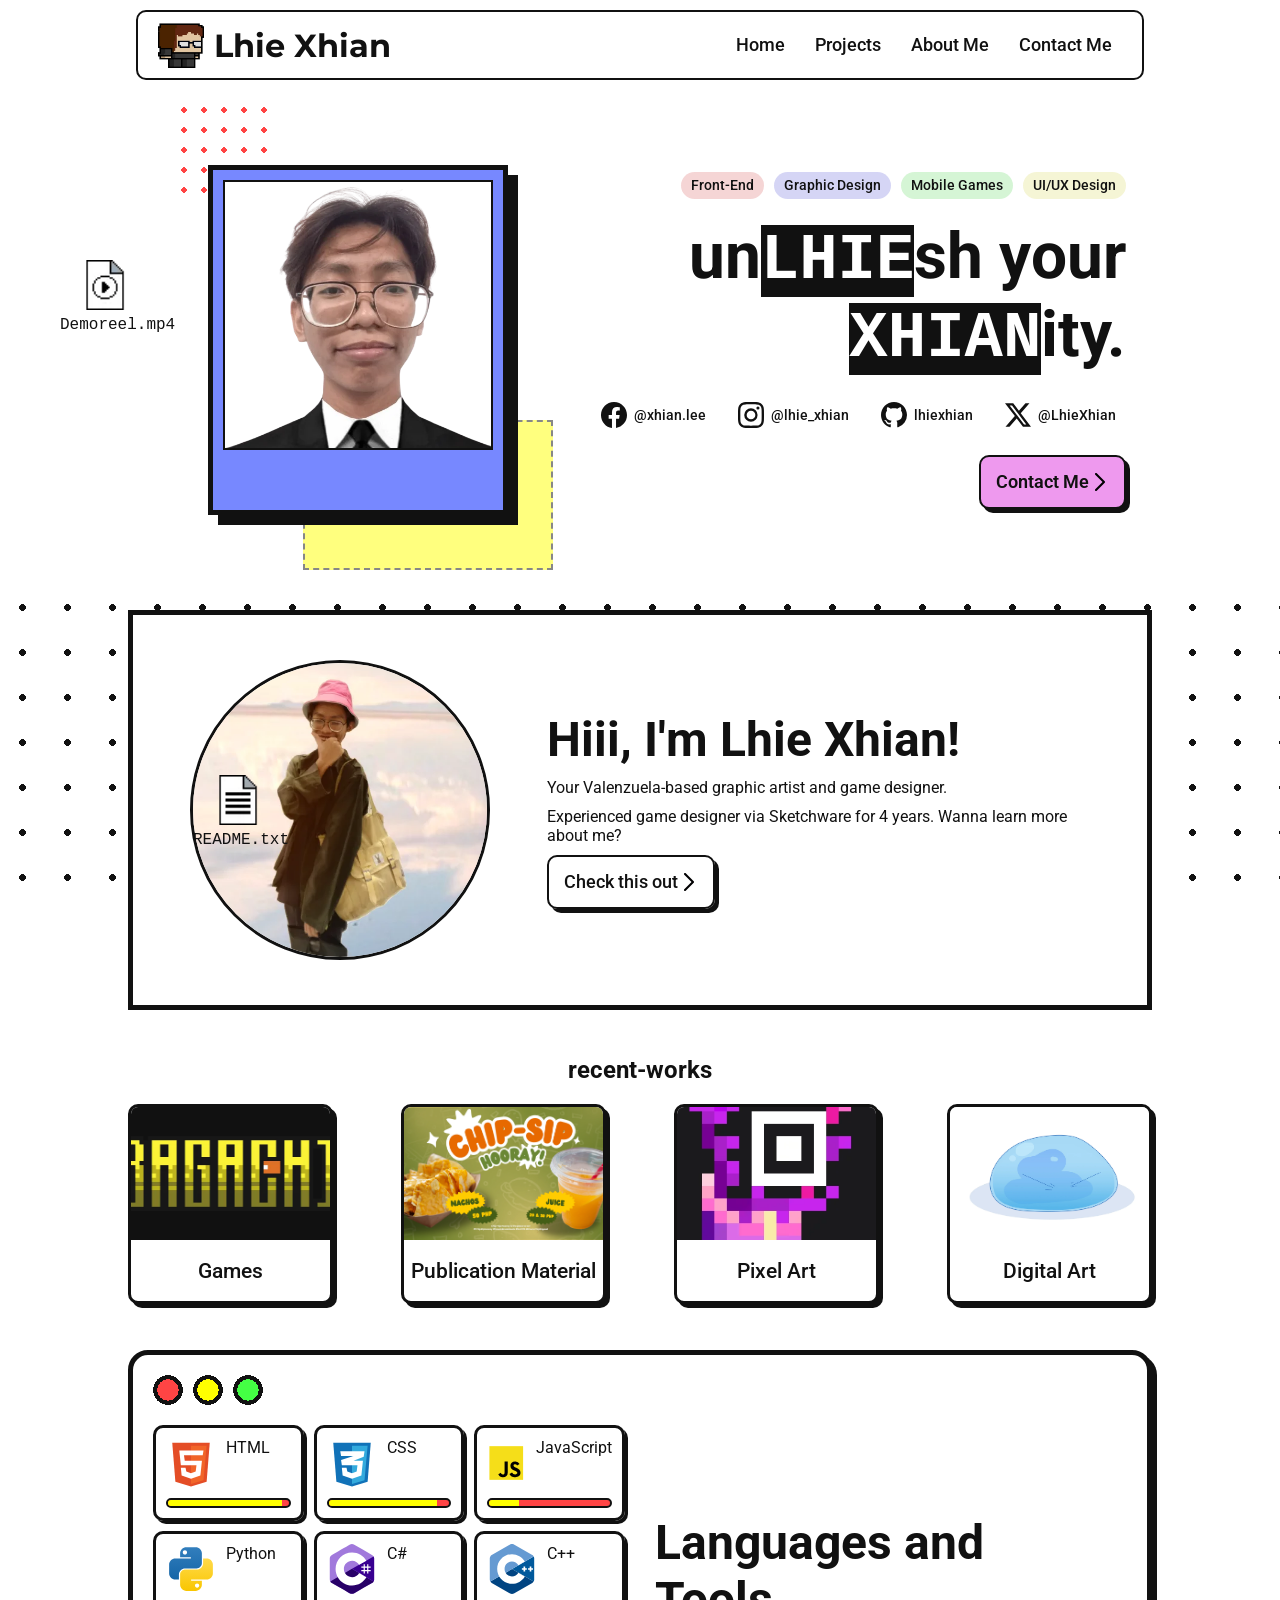
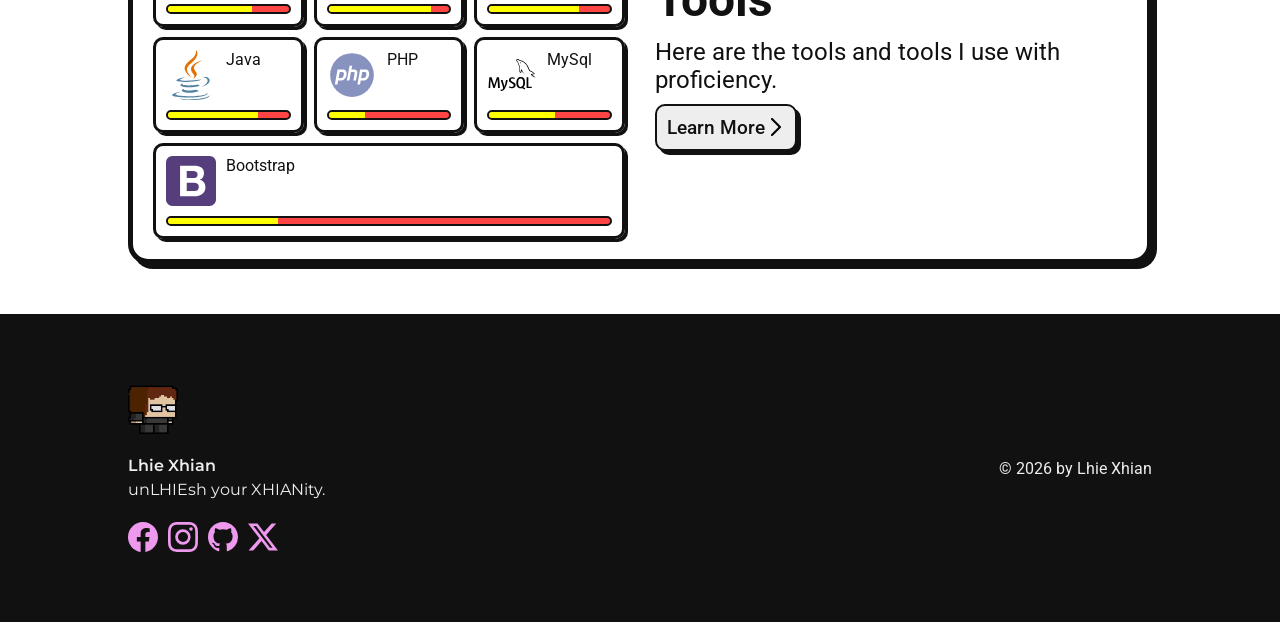
==== commit c5b25040: "Update index.html and style.css for improved layout and responsiveness" ====
--- a/index.html
+++ b/index.html
@@ -341,16 +341,19 @@
                 <div class="description-box">
                     <h1 class="description-title">Languages and Tools</h1>
                     <p class="description-text">Here are the tools and tools I use with proficiency.</p>
-                    <div class="learn-morebtn btn">Learn More
-                        <svg version="1.1" id="Capa_1" xmlns="http://www.w3.org/2000/svg" xmlns:xlink="http://www.w3.org/1999/xlink"  viewBox="0 0 185.343 185.343" xml:space="preserve">
-                            <g>
-                                <g>
-                                    <path style="fill:#010002;" d="M51.707,185.343c-2.741,0-5.493-1.044-7.593-3.149c-4.194-4.194-4.194-10.981,0-15.175
-                                        l74.352-74.347L44.114,18.32c-4.194-4.194-4.194-10.987,0-15.175c4.194-4.194,10.987-4.194,15.18,0l81.934,81.934
-                                        c4.194,4.194,4.194,10.987,0,15.175l-81.934,81.939C57.201,184.293,54.454,185.343,51.707,185.343z"/>
-                                </g>
-                            </g>
-                        </svg>
+                    <div class="learn-morebtn btn">
+                        <a href="about.html">
+                            Learn More
+                            <svg version="1.1" id="Capa_1" xmlns="http://www.w3.org/2000/svg" xmlns:xlink="http://www.w3.org/1999/xlink"  viewBox="0 0 185.343 185.343" xml:space="preserve">
+                                <g>
+                                    <g>
+                                        <path style="fill:#010002;" d="M51.707,185.343c-2.741,0-5.493-1.044-7.593-3.149c-4.194-4.194-4.194-10.981,0-15.175
+                                            l74.352-74.347L44.114,18.32c-4.194-4.194-4.194-10.987,0-15.175c4.194-4.194,10.987-4.194,15.18,0l81.934,81.934
+                                            c4.194,4.194,4.194,10.987,0,15.175l-81.934,81.939C57.201,184.293,54.454,185.343,51.707,185.343z"/>
+                                    </g>
+                                </g>
+                            </svg>
+                        </a>
                     </div>
                 </div>
             </div>
--- a/style.css
+++ b/style.css
@@ -12,7 +12,7 @@
     display: flex;
     flex-direction: row;
     align-items: center;
-    width: 100%;
+    width: fit-content;
 
 }
 #Capa_1 {
@@ -631,7 +631,7 @@
         .btn {
             background-color: var(--highlight);
             * {
-                font-size: 2em;
+                font-size: 1.2em;
             }
         }
     }
@@ -1060,10 +1060,12 @@
     flex-direction: column;
     justify-content: first baseline;
     gap: 20px;
+    width: 100%;
 }
 
 .social-links {
     display: flex;
+    flex-direction: row;
     gap: 15px;
     margin-top: 20px;
 }
@@ -1075,7 +1077,6 @@
     flex-direction: row;
     gap: 10px;
     width: fit-content;
-    display: flex;
 
     svg {
         width: auto;
@@ -1279,14 +1280,27 @@
 }
 
 .time-box {
-    background: var(--label);
-    color: var(--default);
+    background: var(--base);
+    color: var(--label);
     padding: 10px 20px;
     font-family: 'Courier New', monospace;
     font-weight: bold;
     border: 3px solid var(--label);
-}
-
+
+
+}
+.time-box.red {
+    background-color: var(--red);
+}
+.blue {
+    background-color: var(--blue);
+}
+.yellow {
+    background-color: var(--contrast);
+}
+.green {
+    background-color: var(--green);
+}
 .timeline-item .content-box {
     flex: 1;
     padding: 15px;
@@ -1295,6 +1309,90 @@
     box-shadow: 5px 5px 0 var(--label);
 }
 
+.intro-about {
+    display: flex;
+    flex-direction: row;
+    height: 200px;
+    width: 80%;
+    padding: 30px 0;
+
+    .type {
+        width: 5px;
+        height: 100px;
+        background-color: var(--label);
+        animation: type 1s infinite;
+    }
+    * {
+        font-size: 2em;
+    }
+    .title-box {
+        border: solid var(--label);
+        border-width: 2px;
+        position: relative;
+        display: flex;
+        flex-direction: row;
+        width: 60%;
+        height: 100%;
+        justify-content: center;
+        align-items: center;
+        padding: 20px;
+        box-sizing: border-box;
+    }
+    .title-box::before {
+        content: '';
+        display: block;
+        background: var(--default);
+        width: 10px;
+        height: 10px;
+        border: 5px solid var(--label);
+        box-shadow: 2px 2px 0 0 var(--label);
+        position: absolute;
+        top: -10px;
+        left: -10px;
+    }
+    h2::before {
+        content: '';
+        display: block;
+        background: var(--default);
+        width: 10px;
+        height: 10px;
+        border: 5px solid var(--label);
+        box-shadow: 2px 2px 0 0 var(--label);
+        position: absolute;
+        top: -10px;
+        right: -10px;
+    }
+    .title-box::after {
+        content: '';
+        display: block;
+        background: var(--default);
+        width: 10px;
+        height: 10px;
+        border: 5px solid var(--label);
+        box-shadow: 2px 2px 0 0 var(--label);
+        position: absolute;
+        bottom: -10px;
+        right: -10px;
+    }
+    h2::after {
+        content: '';
+        display: block;
+        background: var(--default);
+        width: 10px;
+        height: 10px;
+        border: 5px solid var(--label);
+        box-shadow: 2px 2px 0 0 var(--label);
+        position: absolute;
+        bottom: -10px;
+        left: -10px;
+    }
+}
+
+@keyframes type {
+    0% {background-color: transparent;}
+    20% {background-color: transparent;}
+    21% {background-color: var(--label);}
+}
 /* Responsive Mobile */
 @media (max-width: 768px) {
     .about-hero {
@@ -1307,6 +1405,13 @@
 }
 
 @media only screen and (max-width: 480px) {
+    .dots {
+        gap: 5px;
+    }
+    .dot {
+        width: 10px;
+        height: 10px;
+    }
     header {
         left: 10px;
         right: 10px;
@@ -1461,10 +1566,21 @@
         }
     }
     .contact-container {
+        width: 90%;
         flex-direction: column;
+        padding: 20px;
     }
     .cta-text {
         text-align: left;
         font-size: 3rem;
     }
+    .social-links {
+        flex-direction: column;
+        flex: 1 1;
+
+        .social-btn {
+            width: 100%;
+            justify-content: center;
+        }
+    }
 }
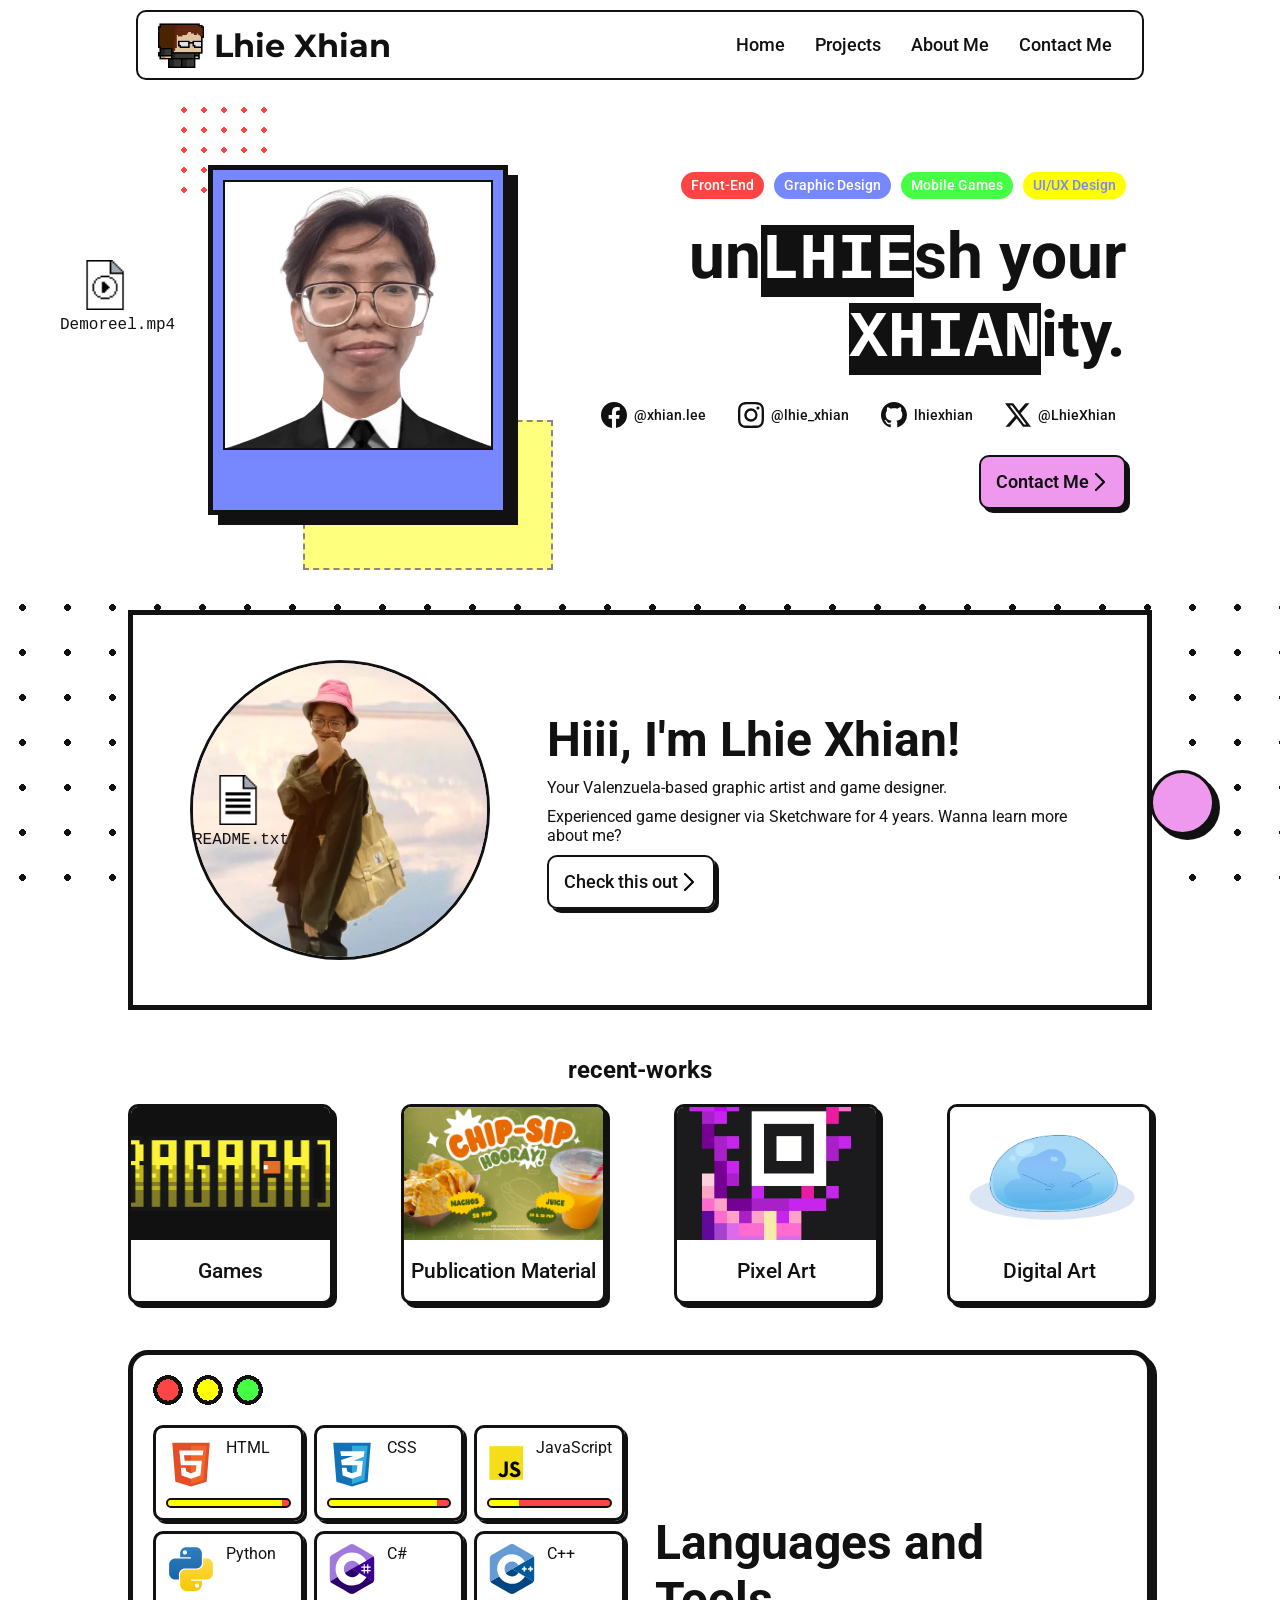
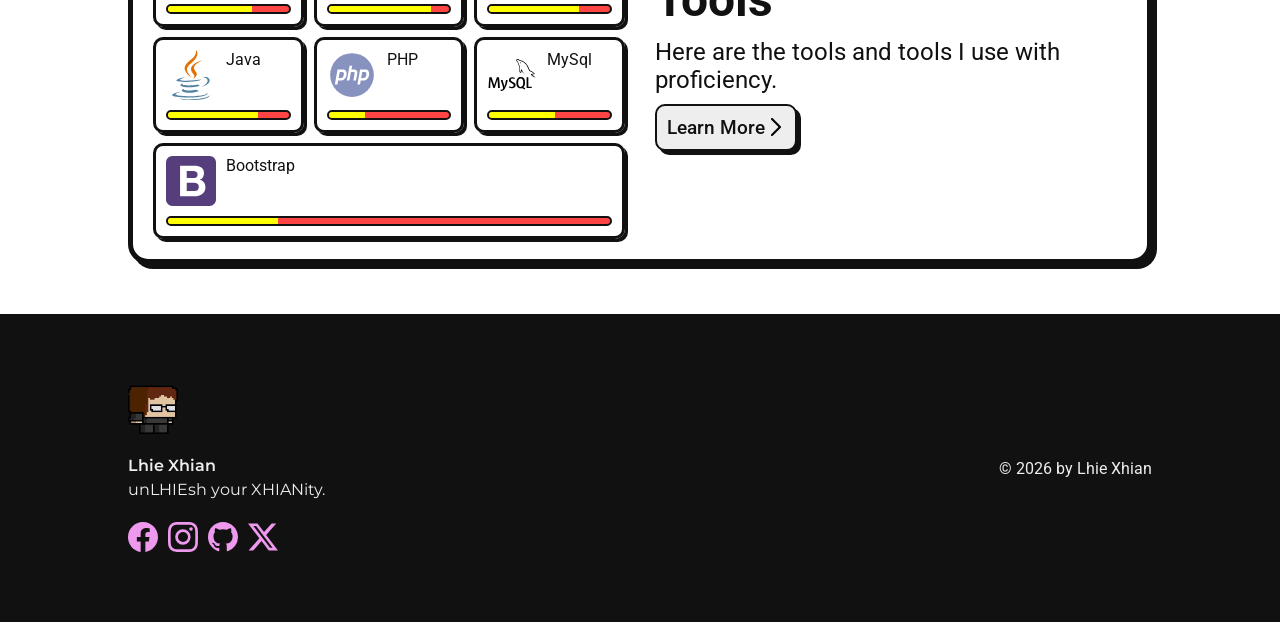
==== commit c38293f1: "Refactor timeline items and enhance styling for improved layout and responsiveness" ====
--- a/index.html
+++ b/index.html
@@ -383,5 +383,9 @@
             <p>&copy; 2026 by Lhie Xhian</p>
         </div>
     </footer>
+    <nav class="app-btn">
+        <div class="app-icon"></div>
+        <div class="app-content"></div>
+    </nav>
 </body>
 </html>
--- a/style.css
+++ b/style.css
@@ -6,7 +6,18 @@
     box-sizing: border-box;
     cursor: var(--def-cursor);
 }
-
+.app-btn {
+    position: fixed;
+    bottom: 65px;
+    right: 65px;
+    width: 65px;
+    height: 65px;
+    background-color: var(--base);
+    border: 3px solid var(--label);
+    border-radius: 100%;
+    box-shadow: 5px 5px 0 0 var(--label);
+    z-index: 9999;
+}
 a {
     cursor: var(--pointer);
     display: flex;
@@ -74,6 +85,7 @@
     min-height: 100%;
     height: 500px;
     width: 100%;
+    padding: 20px 0;
 }
 a {
     text-decoration: none;
@@ -300,19 +312,22 @@
         background-color: rgba(230, 150, 230, .4);
         font-size: .9em;
         font-weight: 500;
-    }
-
+        color: var(--default);
+    }
     #red {
-        background-color: rgba(230, 150, 150, .4);
+        background-color: var(--red);
     }
     #blue {
-        background-color: rgba(150, 150, 230, .4);
+        background-color: var(--blue);
     }
     #green {
-        background-color: rgba(150, 230, 150, .4);
+        background-color: var(--green);
     }
     #yellow {
-        background-color: rgba(230, 230, 150, .4);
+        background-color: var(--contrast);
+        * {
+            color: var(--blue);
+        }
     }
 }
 .herobtn {
@@ -1022,6 +1037,7 @@
     box-sizing: border-box;
     transition: .3s ease-in-out;
     cursor: var(--pointer);
+    flex: 1 1;
 
     * {
         cursor: var(--pointer);
@@ -1268,13 +1284,14 @@
 
 /* Timeline Styling */
 .timeline-section {
-    width: 100%;
+    width: 90%;
     height: fit-content;
+    gap: 20px;
 }
 
 .timeline-item {
     display: flex;
-    gap: 20px;
+    gap: 10px;
     margin-bottom: 20px;
     align-items: center;
 }
@@ -1286,8 +1303,8 @@
     font-family: 'Courier New', monospace;
     font-weight: bold;
     border: 3px solid var(--label);
-
-
+    width: calc(40% - 20px);
+    text-align: center;
 }
 .time-box.red {
     background-color: var(--red);
@@ -1307,6 +1324,7 @@
     border: 3px solid var(--label);
     background: var(--default);
     box-shadow: 5px 5px 0 var(--label);
+
 }
 
 .intro-about {
@@ -1393,17 +1411,6 @@
     20% {background-color: transparent;}
     21% {background-color: var(--label);}
 }
-/* Responsive Mobile */
-@media (max-width: 768px) {
-    .about-hero {
-        flex-direction: column;
-        align-items: center;
-    }
-    .profile-column, .bio-column {
-        width: 100%;
-    }
-}
-
 @media only screen and (max-width: 480px) {
     .dots {
         gap: 5px;
@@ -1438,6 +1445,14 @@
     .hero {
         width: 100%;
         height: fit-content;
+    }
+    .about-hero {
+        flex-direction: column;
+        align-items: center;
+        width: calc(100% - 20px);
+    }
+    .profile-column, .bio-column {
+        width: 100%;
     }
     .icon-box a span {
         display: none;
@@ -1583,4 +1598,17 @@
             justify-content: center;
         }
     }
+    .content-box {
+        width: 100%;
+
+        * {
+            font-size: .8rem;
+        }
+    }
+    .timeline-item {
+        flex-direction: column;
+    }
+    .time-box {
+        width: fit-content;
+    }
 }
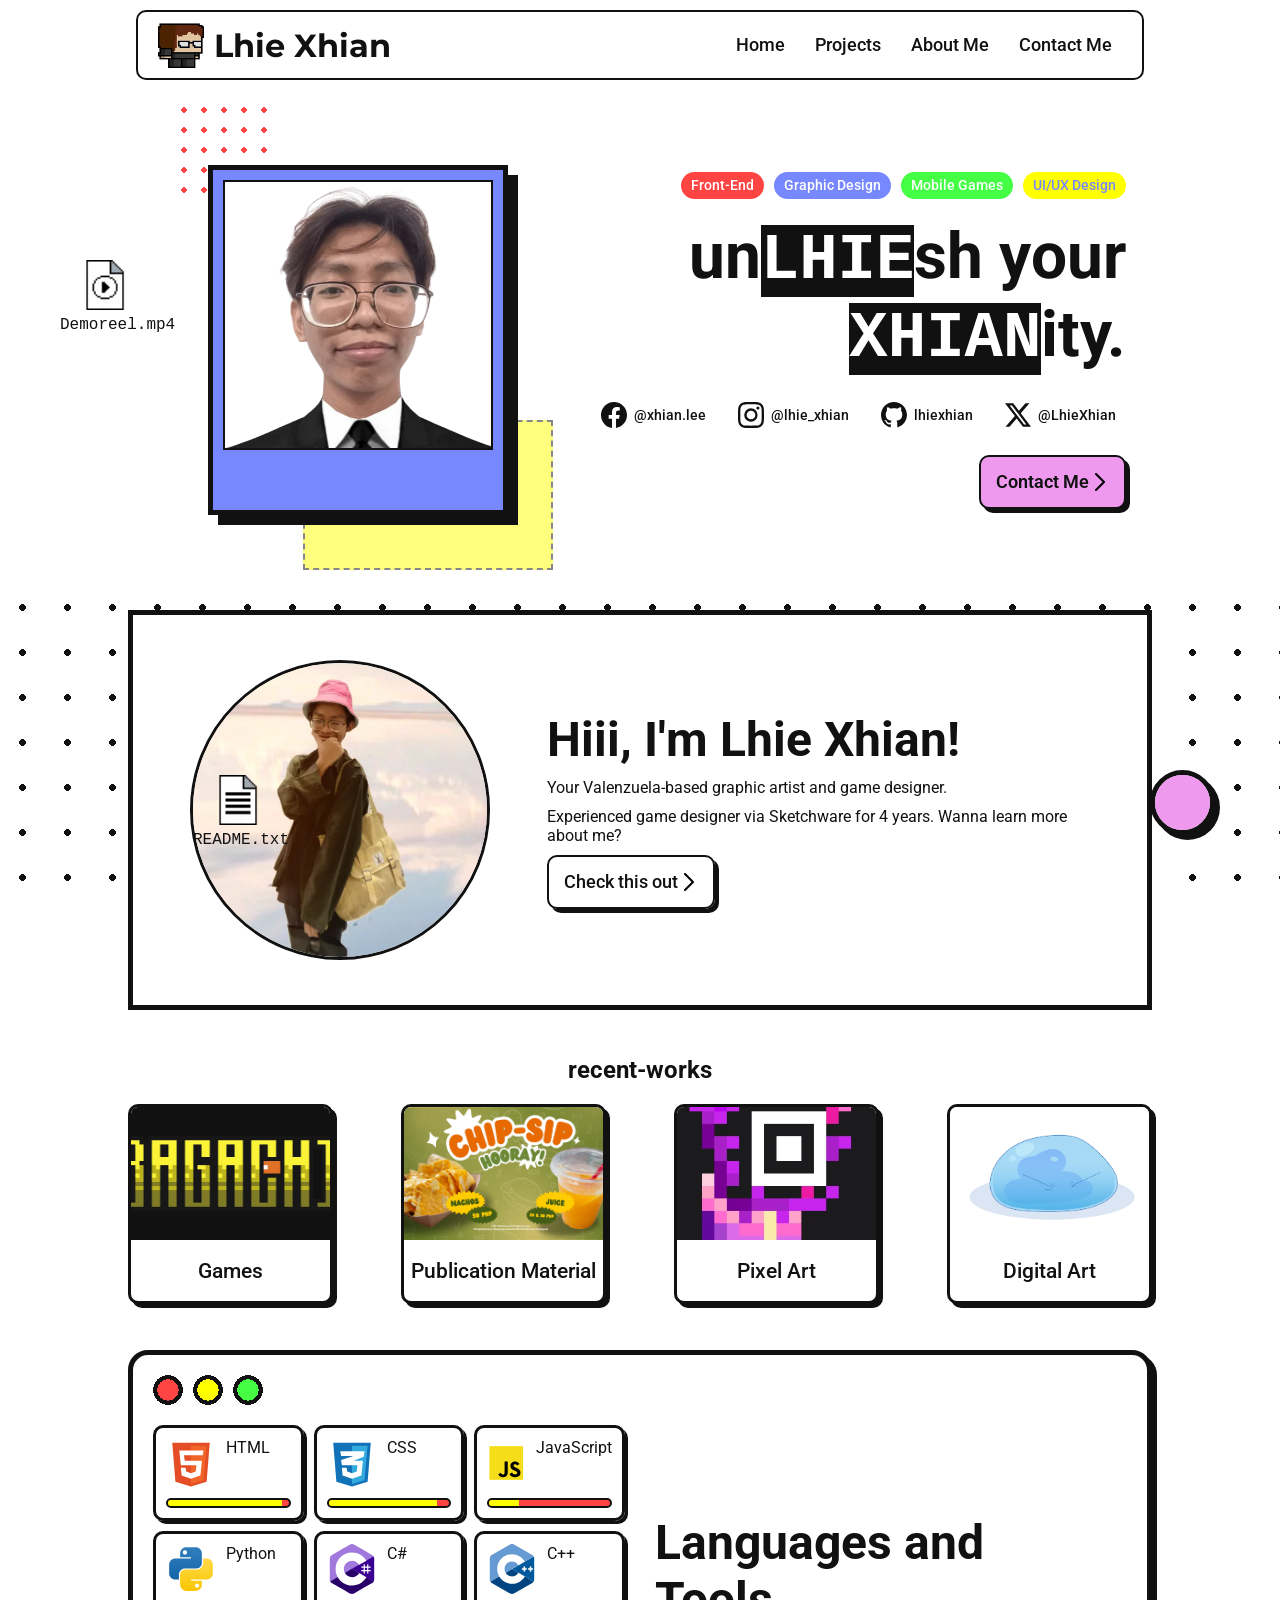
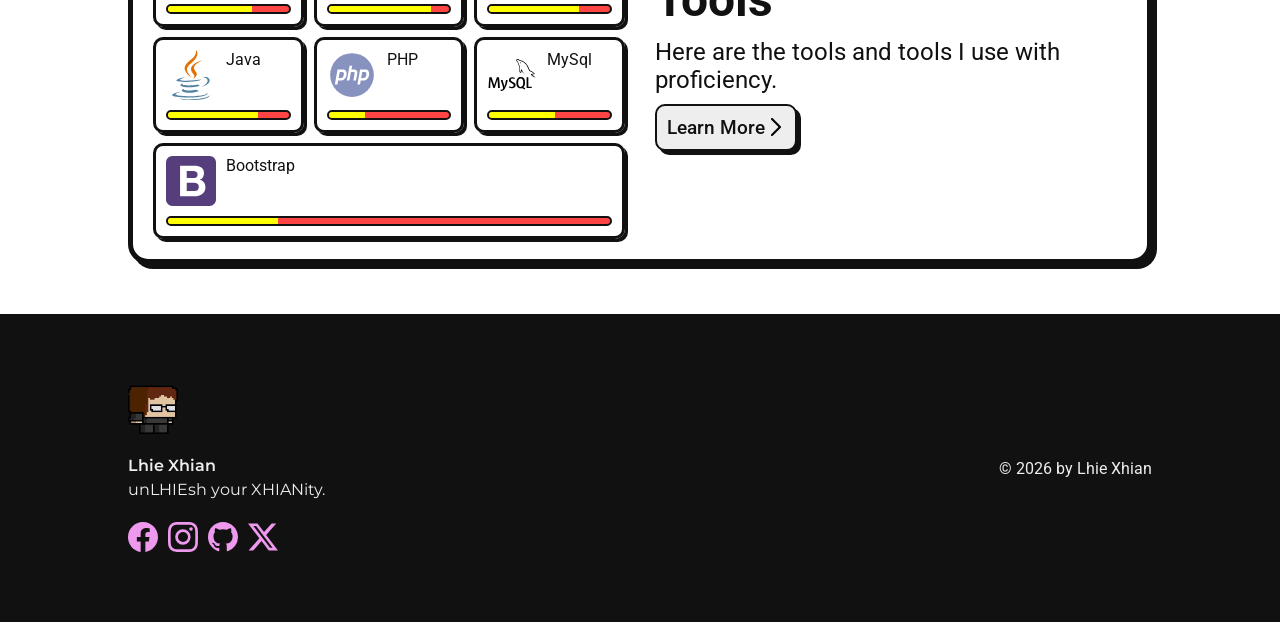
==== commit d6554f5c: "Add background music and enhance app button styling for improved interactivity" ====
--- a/index.html
+++ b/index.html
@@ -385,7 +385,9 @@
     </footer>
     <nav class="app-btn">
         <div class="app-icon"></div>
-        <div class="app-content"></div>
+        <div class="app-content">
+            <audio id="bgm" src="/music/BeepBox-Song.mp3" loop controls autoplay></audio>
+        </div>
     </nav>
 </body>
 </html>
--- a/style.css
+++ b/style.css
@@ -6,18 +6,168 @@
     box-sizing: border-box;
     cursor: var(--def-cursor);
 }
+/* 1. The container (the track) */
+::-webkit-scrollbar {
+    width: 10px;
+    height: 50%;
+}
+
+/* 2. The background of the scrollbar */
+::-webkit-scrollbar-track {
+  background: transparent;
+  border-radius: 10px;
+}
+
+/* 3. The draggable handle */
+::-webkit-scrollbar-thumb {
+  background: var(--contrast);
+  box-sizing: border-box;
+  border: 2px solid var(--label); /* Creates padding effect around thumb */
+}
+
+/* 4. Handle on hover */
+::-webkit-scrollbar-thumb:hover {
+  background: #ff8c00;
+}
+
 .app-btn {
     position: fixed;
     bottom: 65px;
     right: 65px;
     width: 65px;
     height: 65px;
-    background-color: var(--base);
-    border: 3px solid var(--label);
+    background-color: var(--default);
+    border: 5px solid var(--label);
     border-radius: 100%;
     box-shadow: 5px 5px 0 0 var(--label);
     z-index: 9999;
-}
+    display: flex;
+    flex-direction: column;
+    justify-content: center;
+    align-items: center;
+    box-sizing: border-box;
+    padding: 10px;
+    overflow: hidden;
+
+    .app-icon {
+        width: 100%;
+        height: 100%;
+        border: 10px solid var(--red);
+        background: var(--label);
+        border-radius: 100%;
+        animation: moveEyes 60s infinite;
+    }
+    .app-icon::before {
+        content: '';
+        display: block;
+        width: 7px;
+        height: 7px;
+        background-color: var(--default);
+        border-radius: 100%;
+    }
+    .app-content {
+        display: none;
+    }
+}
+.app-btn::before {
+    content: '';
+    position: absolute;
+    top: 0;
+    left: 0;
+    display: block;
+    width: 65px;
+    height: 65px;
+    background: var(--base);
+    border-bottom: 5px solid var(--label);
+    z-index: 10;
+    animation: closeEye 60s infinite;
+    transition: .4s ease-in-out;
+}
+.app-btn:hover::before {
+    animation: none;
+    transform: translateY(-45px) !important;
+
+    
+}
+.app-btn:hover .app-icon {
+    animation: none;
+    transform: translate(0px, 0px) !important;
+}
+@keyframes closeEye {
+    0% {transform: translateY(-20px);}
+    20% {transform: translateY(-30px);}
+    25% {transform: translateY(-10px);}
+    40% {transform: translateY(-50px);}
+    50% {transform: translateY(-10px);}
+    60% {transform: translateY(-30px);}
+    78% {transform: translateY(-5px);}
+    90% {transform: translateY(-40px);}
+    100% {transform: translateY(-10px);}
+}
+@keyframes moveEyes {
+    0% {transform: translate(0px, 0px);}
+    20% {transform: translate(20px, 20px);}
+    29% {transform: translate(10px, 1px);}
+    30% {transform: translate(0px, 0px);}
+    40% {transform: translate(1px, 1px);}
+    42% {transform: translate(3px, 0px);}
+    43% {transform: translate(1px, 2px);}
+    45% {transform: translate(1px, -3px);}
+    60% {transform: translate(4px, 13px);}
+    61% {transform: translate(0px, 0px);}
+    90% {transform: translate(21px, 10px);}
+    100% {transform: translate(0px, 10px);}
+}
+.app-content {
+    position: fixed;
+    bottom: 150px;
+    right: 65px;
+    width: fit-content;
+    height: fit-content;
+    background: var(--highlight);
+    padding: 10px;
+    border: 3px solid var(--label);
+    box-shadow: 3px 3px 0 0 var(--label);
+    border-radius: 20px;
+    overflow: visible;
+}
+.app-content::after {
+    content: '';
+    display: block;
+    position: absolute;
+    bottom: -13px;
+    right: 20px;
+    width: 20px;
+    height: 20px;
+    background-color: var(--highlight);
+    z-index: 100;
+    transform: rotate(45deg);
+    border-top-left-radius: 100%;
+    border: solid var(--label);
+    border-width: 0 3px 3px 0;
+}
+#bgm {
+    display: flex;
+}
+
+audio::-webkit-media-controls-enclosure {
+    background-color: var(--base);
+    border-radius: 8px;
+    display: flex;
+    flex-direction: column;
+    border: 3px solid var(--label);
+}
+
+audio::-webkit-media-controls-play-button {
+    background-color: var(--contrast);
+    border-radius: 50%;
+}
+
+/* Hide the volume slider */
+audio::-webkit-media-controls-volume-slider {
+    display: none;
+}
+
 a {
     cursor: var(--pointer);
     display: flex;
@@ -240,6 +390,13 @@
     transform: scale(1.1) rotate(-5deg);
     opacity: 1;
 }
+@keyframes changeColor {
+    20% { background-color: var(--red);}
+    40% { background-color: var(--contrast);}
+    60% { background-color: var(--green);}
+    80% { background-color: var(--blue);}
+    100% { background-color: var(--base);}
+}
 .polaroid {
     width: 300px;
     height: 350px;
@@ -253,6 +410,7 @@
     align-items: center;
     z-index: 2;
     transition: .8s cubic-bezier(0.165, 0.84, 0.44, 1);
+    animation: changeColor 5s infinite;
 
     
     .imgbox {
@@ -1037,7 +1195,6 @@
     box-sizing: border-box;
     transition: .3s ease-in-out;
     cursor: var(--pointer);
-    flex: 1 1;
 
     * {
         cursor: var(--pointer);
@@ -1545,6 +1702,7 @@
     .work-cards {
         width: calc(50% - 20px);
         min-width: 150px;
+        flex: 1 1;      
     }
     .work-cards * {
         font-size: .8em;
@@ -1611,4 +1769,12 @@
     .time-box {
         width: fit-content;
     }
+    .app-btn {
+        bottom: 30px;
+        right: 30px;
+    }
+    .app-content {
+        right: 30px;
+        bottom: 120px;
+    }
 }
